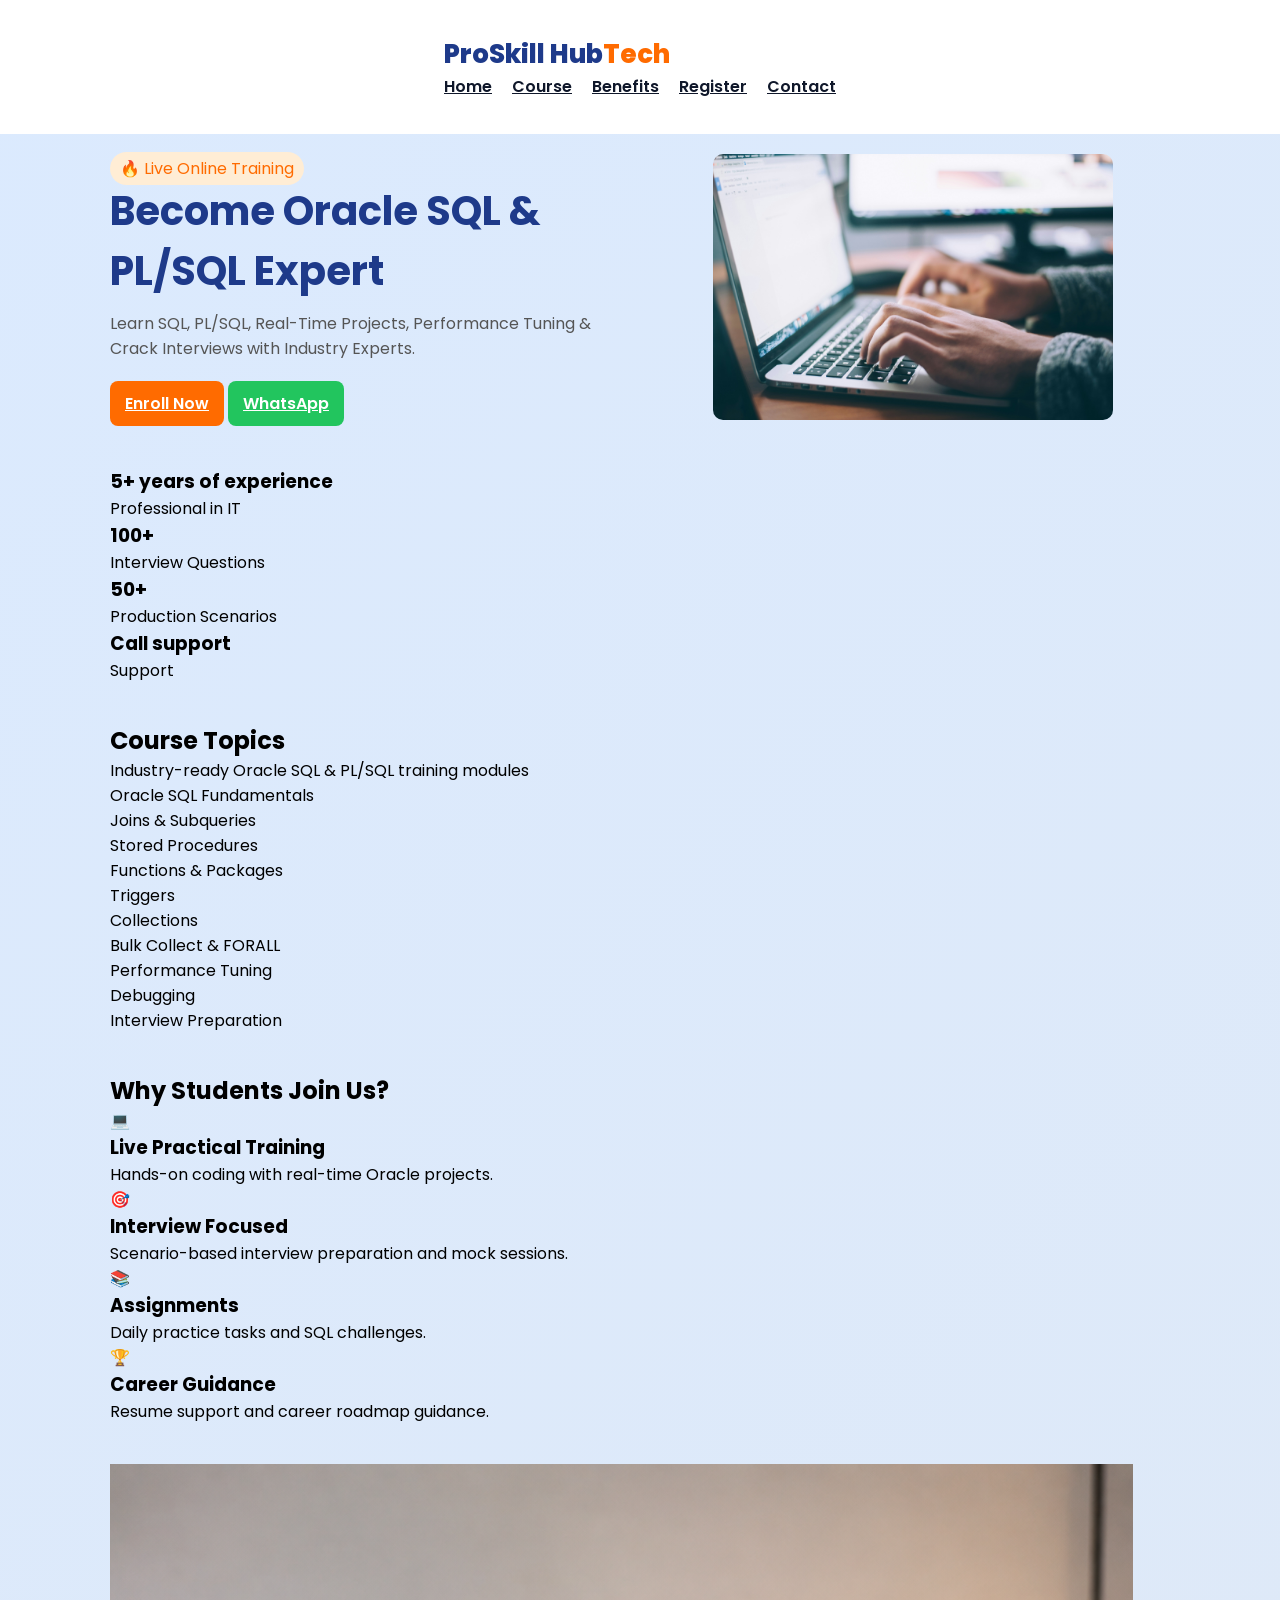
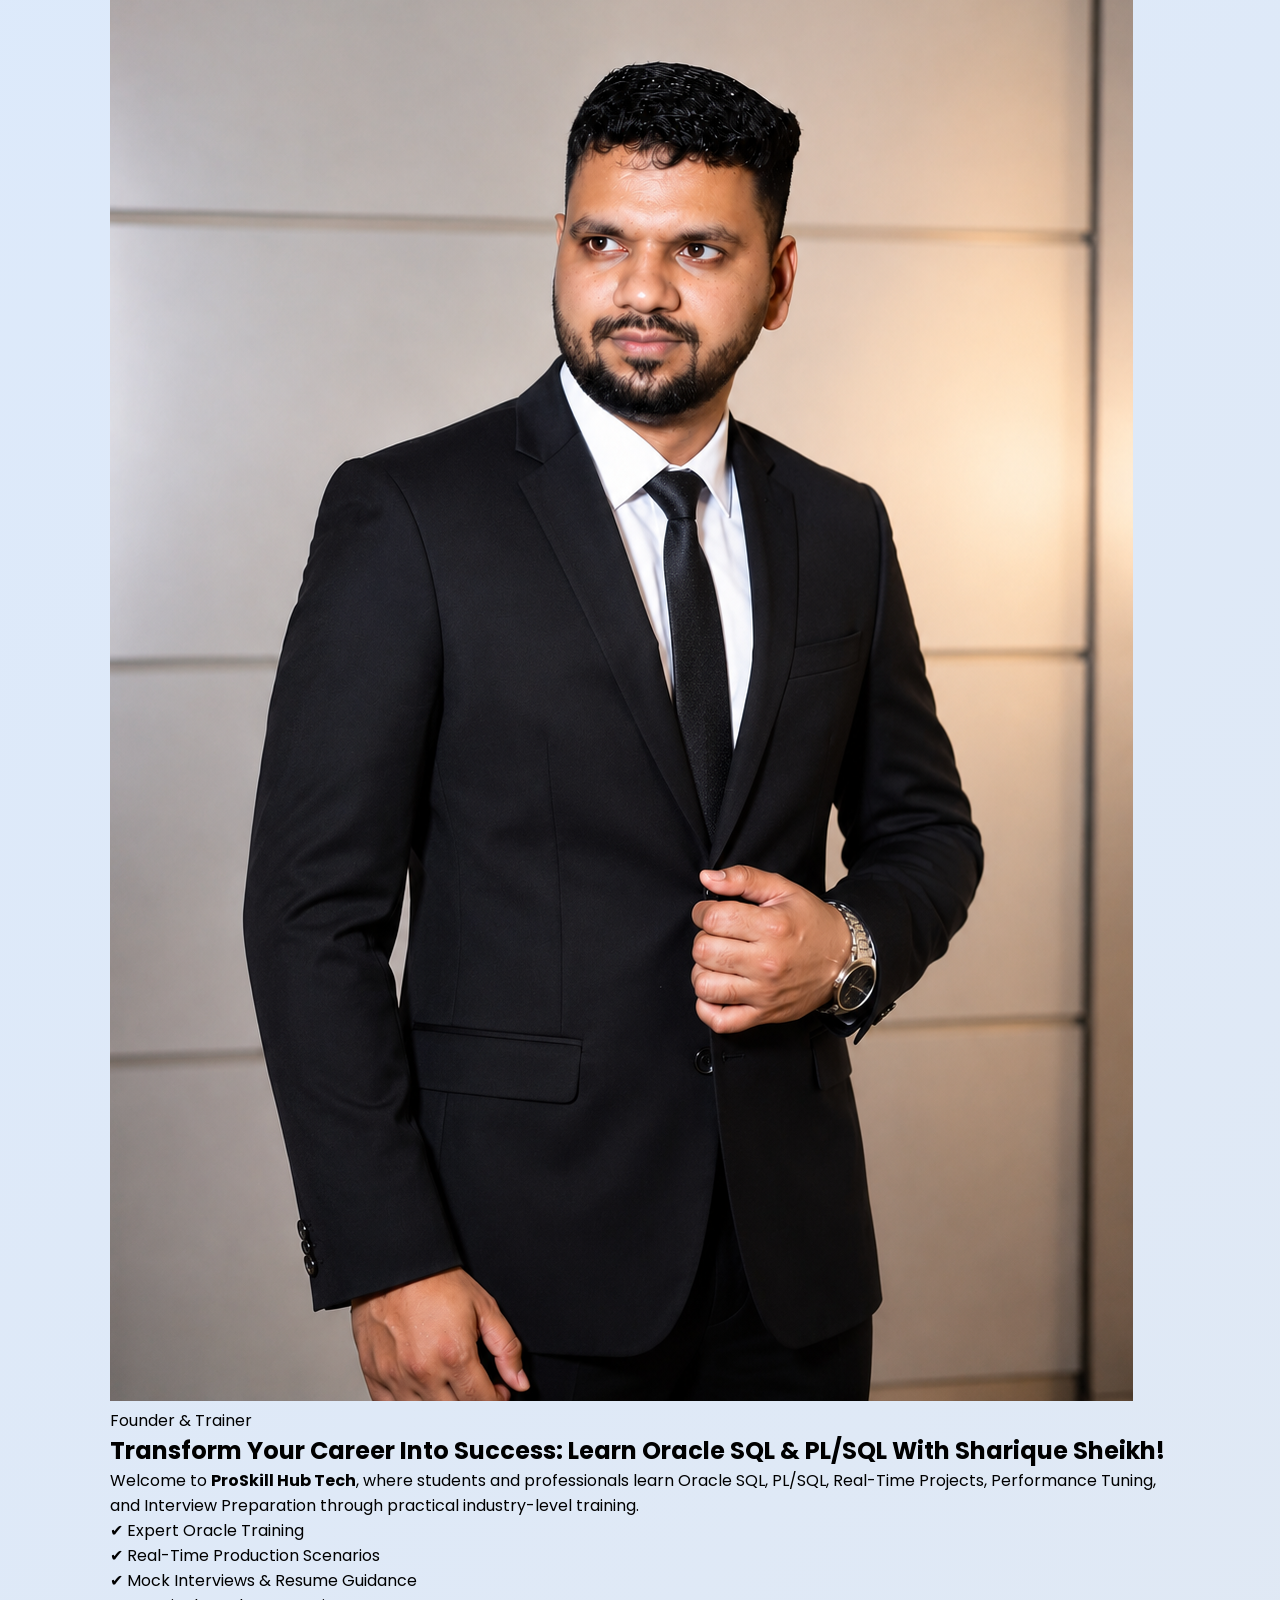
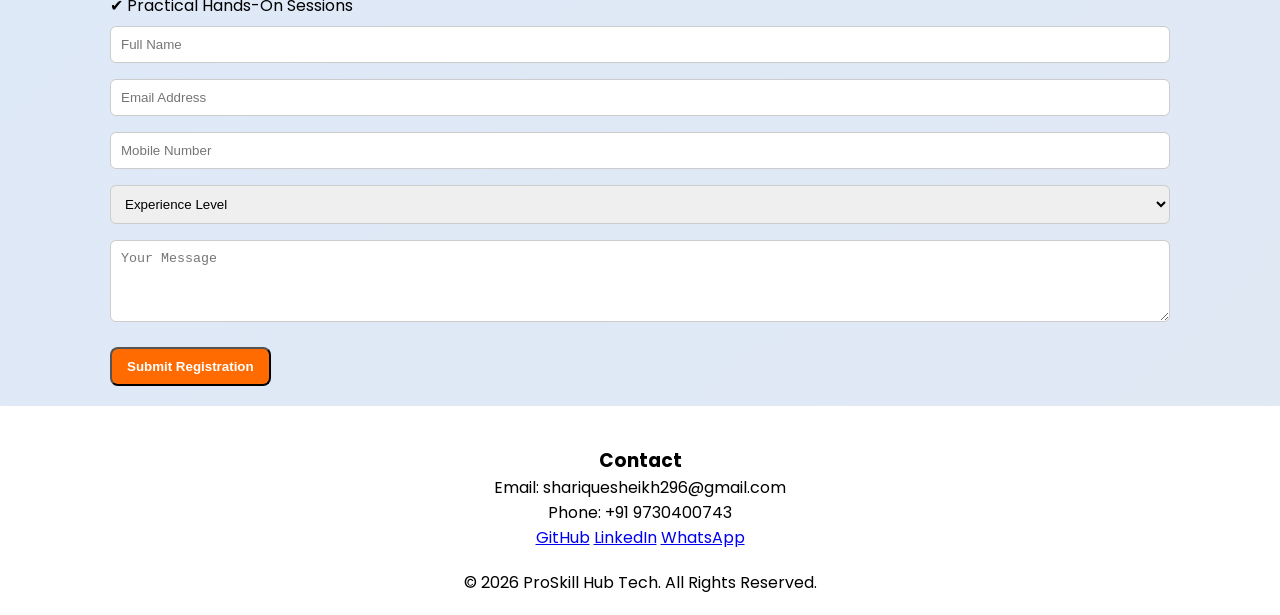
==== index.html @ 35da98b9 "Refactor index.html for SEO and content updates Updated HTML structure and added new meta tags for b" ====
<!DOCTYPE html>
<html lang="en">
<head>
  <meta charset="utf-8" />
  <meta name="viewport" content="width=device-width, initial-scale=1" />
  <title>ProSkill Hub Tech - Oracle SQL & PL/SQL Training</title>

  <link rel="preconnect" href="https://fonts.googleapis.com">
  <link rel="preconnect" href="https://fonts.gstatic.com" crossorigin>
  <link href="https://fonts.googleapis.com/css2?family=Poppins:wght@300;400;500;600;700;800&display=swap" rel="stylesheet">

  <!-- Link to external CSS (or paste the CSS below into style.css) -->
  <link rel="stylesheet" href="style.css">
</head>
<body>

  <!-- Header / Navbar -->
  <header class="site-header">
    <div class="container header-inner">
      <h2 class="logo">ProSkill Hub<span>Tech</span></h2>

      <button class="nav-toggle" aria-label="Toggle navigation" aria-expanded="false">
        <span class="hamburger"></span>
      </button>

      <nav class="site-nav" aria-label="Primary">
        <ul>
          <li><a href="#home">Home</a></li>
          <li><a href="#course">Course</a></li>
          <li><a href="#benefits">Benefits</a></li>
          <li><a href="#register">Register</a></li>
          <li><a href="#contact">Contact</a></li>
        </ul>
      </nav>
    </div>
  </header>

  <!-- Hero -->
  <main>
    <section id="home" class="hero section container">
      <div class="hero-left fade-up">
        <span class="badge">🔥 Live Online Training</span>

        <h1>Become Oracle SQL & <br> PL/SQL Expert</h1>

        <p class="lead">
          Learn SQL, PL/SQL, Real-Time Projects, Performance Tuning & Crack Interviews with Industry Experts.
        </p>

        <div class="buttons">
          <a href="#register" class="btn primary">Enroll Now</a>
          <a href="https://wa.me/919730400743" class="btn whatsapp" target="_blank" rel="noopener">WhatsApp</a>
        </div>
      </div>

      <div class="hero-right fade-up">
        <img src="glenn-carstens-peters-npxXWgQ33ZQ-unsplash.jpg" alt="students">
      </div>
    </section>

    <!-- Stats -->
    <section class="stats-section section container">
      <div class="stat-box fade-up">
        <h3>5+ years of experience</h3>
        <p>Professional in IT</p>
      </div>

      <div class="stat-box fade-up">
        <h3>100+</h3>
        <p>Interview Questions</p>
      </div>

      <div class="stat-box fade-up">
        <h3>50+</h3>
        <p>Production Scenarios</p>
      </div>

      <div class="stat-box fade-up">
        <h3>Call support</h3>
        <p>Support</p>
      </div>
    </section>

    <!-- Course -->
    <section id="course" class="course-section section container">
      <div class="section-title fade-up">
        <h2>Course Topics</h2>
        <p>Industry-ready Oracle SQL & PL/SQL training modules</p>
      </div>

      <div class="course-grid fade-up">
        <div class="course-card">Oracle SQL Fundamentals</div>
        <div class="course-card">Joins & Subqueries</div>
        <div class="course-card">Stored Procedures</div>
        <div class="course-card">Functions & Packages</div>
        <div class="course-card">Triggers</div>
        <div class="course-card">Collections</div>
        <div class="course-card">Bulk Collect & FORALL</div>
        <div class="course-card">Performance Tuning</div>
        <div class="course-card">Debugging</div>
        <div class="course-card">Interview Preparation</div>
      </div>
    </section>

    <!-- Benefits -->
    <section id="benefits" class="benefits-section section container">
      <div class="section-title fade-up">
        <h2>Why Students Join Us?</h2>
      </div>

      <div class="benefits-grid">
        <div class="benefit-card fade-up">
          <div class="icon">💻</div>
          <h3>Live Practical Training</h3>
          <p>Hands-on coding with real-time Oracle projects.</p>
        </div>

        <div class="benefit-card fade-up">
          <div class="icon">🎯</div>
          <h3>Interview Focused</h3>
          <p>Scenario-based interview preparation and mock sessions.</p>
        </div>

        <div class="benefit-card fade-up">
          <div class="icon">📚</div>
          <h3>Assignments</h3>
          <p>Daily practice tasks and SQL challenges.</p>
        </div>

        <div class="benefit-card fade-up">
          <div class="icon">🏆</div>
          <h3>Career Guidance</h3>
          <p>Resume support and career roadmap guidance.</p>
        </div>
      </div>
    </section>

    <!-- Registration -->
    <section id="register" class="register-section section container">
      <div class="register-container">
        <div class="trainer-card fade-up">
          <div class="trainer-image">
            <img src="images/sharique.png" alt="Sharique Sheikh">
          </div>

          <div class="trainer-content">
            <span class="trainer-tag">Founder & Trainer</span>

            <h2>Transform Your Career Into Success: Learn Oracle SQL & PL/SQL With Sharique Sheikh!</h2>

            <p>Welcome to <strong>ProSkill Hub Tech</strong>, where students and professionals learn Oracle SQL, PL/SQL, Real-Time Projects, Performance Tuning, and Interview Preparation through practical industry-level training.</p>

            <div class="trainer-points">
              <p>✔ Expert Oracle Training</p>
              <p>✔ Real-Time Production Scenarios</p>
              <p>✔ Mock Interviews & Resume Guidance</p>
              <p>✔ Practical Hands-On Sessions</p>
            </div>
          </div>
        </div>

        <aside class="register-form fade-up">
          <form action="https://formsubmit.co/shariquesheikh296@gmail.com" method="POST" class="form">
            <input type="text" name="name" placeholder="Full Name" required>
            <input type="email" name="email" placeholder="Email Address" required>
            <input type="tel" name="phone" placeholder="Mobile Number" required>

            <select name="experience" required>
              <option value="">Experience Level</option>
              <option>Fresher</option>
              <option>0-2 Years</option>
              <option>2-5 Years</option>
              <option>5+ Years</option>
            </select>

            <textarea name="message" rows="4" placeholder="Your Message"></textarea>

            <button type="submit" class="btn primary">Submit Registration</button>

            <input type="hidden" name="_captcha" value="false">
            <input type="hidden" name="_next" value="https://sharique-code93.github.io/proskillhub-tech/thankyou.html">
          </form>
        </aside>
      </div>
    </section>
  </main>

  <!-- Footer -->
  <footer id="contact" class="site-footer">
    <div class="container footer-inner">
      <div>
        <h3>Contact</h3>
        <p>Email: shariquesheikh296@gmail.com</p>
        <p>Phone: +91 9730400743</p>
      </div>

      <div class="footer-links">
        <a href="https://github.com" target="_blank" rel="noopener">GitHub</a>
        <a href="https://linkedin.com" target="_blank" rel="noopener">LinkedIn</a>
        <a href="https://wa.me/919730400743" target="_blank" rel="noopener">WhatsApp</a>
      </div>
    </div>

    <p class="copyright">© 2026 ProSkill Hub Tech. All Rights Reserved.</p>
  </footer>

  <!-- Link to external JS (or paste the JS below into script.js) -->
  <script src="script.js"></script>
</body>
</html>
---- style.css ----
:root{
--primary:#1e3a8a;
--secondary:#ff6b00;
--accent:#22c55e;
--dark:#0f172a;
}

*{margin:0;padding:0;box-sizing:border-box;}

body{
font-family:'Poppins',sans-serif;
background:linear-gradient(-45deg,#e0f2fe,#f8fafc,#e2e8f0,#dbeafe);
background-size:400% 400%;
animation:gradient 10s ease infinite;
}

@keyframes gradient{
0%{background-position:0%}
50%{background-position:100%}
100%{background-position:0%}
}

.container{max-width:1100px;margin:auto;padding:20px;}
section{padding:40px 0;}

/* HEADER */
header{
display:flex;
justify-content:space-between;
align-items:center;
background:#fff;
padding:15px;
position:sticky;
top:0;
}

.logo{font-size:26px;font-weight:800;color:var(--primary);}
.logo span{color:var(--secondary);}

nav ul{display:flex;gap:20px;list-style:none;}
nav a{color:var(--dark);font-weight:600;}

.nav-toggle{display:none;cursor:pointer;}
.nav-toggle span{
display:block;width:25px;height:3px;background:#000;margin:5px;
}

/* HERO */
.hero{display:flex;flex-wrap:wrap;align-items:center;gap:30px;}
.hero-left{flex:1;}
.hero-right{flex:1;text-align:center;}

.hero h1{font-size:40px;color:var(--primary);}
.hero p{margin:10px 0;color:#555;}

.badge{
background:#ffedd5;
color:var(--secondary);
padding:5px 10px;
border-radius:20px;
}

.btn{
display:inline-block;
padding:10px 15px;
margin-top:10px;
border-radius:8px;
font-weight:600;
}
.primary{background:var(--secondary);color:#fff;}
.whatsapp{background:var(--accent);color:#fff;}

.hero img{max-width:400px;border-radius:10px;}

/* GRID */
.grid{
display:grid;
grid-template-columns:repeat(auto-fit,minmax(200px,1fr));
gap:15px;
}

.card{
background:#fff;
padding:20px;
border-radius:10px;
text-align:center;
}

/* STATS */
.stats{display:grid;grid-template-columns:repeat(auto-fit,minmax(150px,1fr));gap:10px;}
.stat{background:#fff;padding:15px;border-radius:10px;text-align:center;}

/* REGISTER */
.register{display:flex;flex-wrap:wrap;gap:20px;}
.trainer{flex:1;text-align:center;background:#fff;padding:20px;border-radius:10px;}
.trainer img{max-width:250px;border-radius:10px;}

.form-box{flex:1;background:#fff;padding:20px;border-radius:10px;}

input,select,textarea{
width:100%;
padding:10px;
margin:8px 0;
border:1px solid #ccc;
border-radius:6px;
}

/* FOOTER */
footer{
text-align:center;
padding:20px;
background:#fff;
}

/* ANIMATION */
.fade{opacity:0;transform:translateY(30px);transition:.6s;}
.fade.show{opacity:1;transform:none;}

/* MOBILE */
@media(max-width:768px){
nav{
position:fixed;
right:-100%;
top:60px;
background:#fff;
width:200px;
height:100%;
padding:20px;
transition:.3s;
}
nav.open{right:0;}
nav ul{flex-direction:column;}
.nav-toggle{display:block;}
}
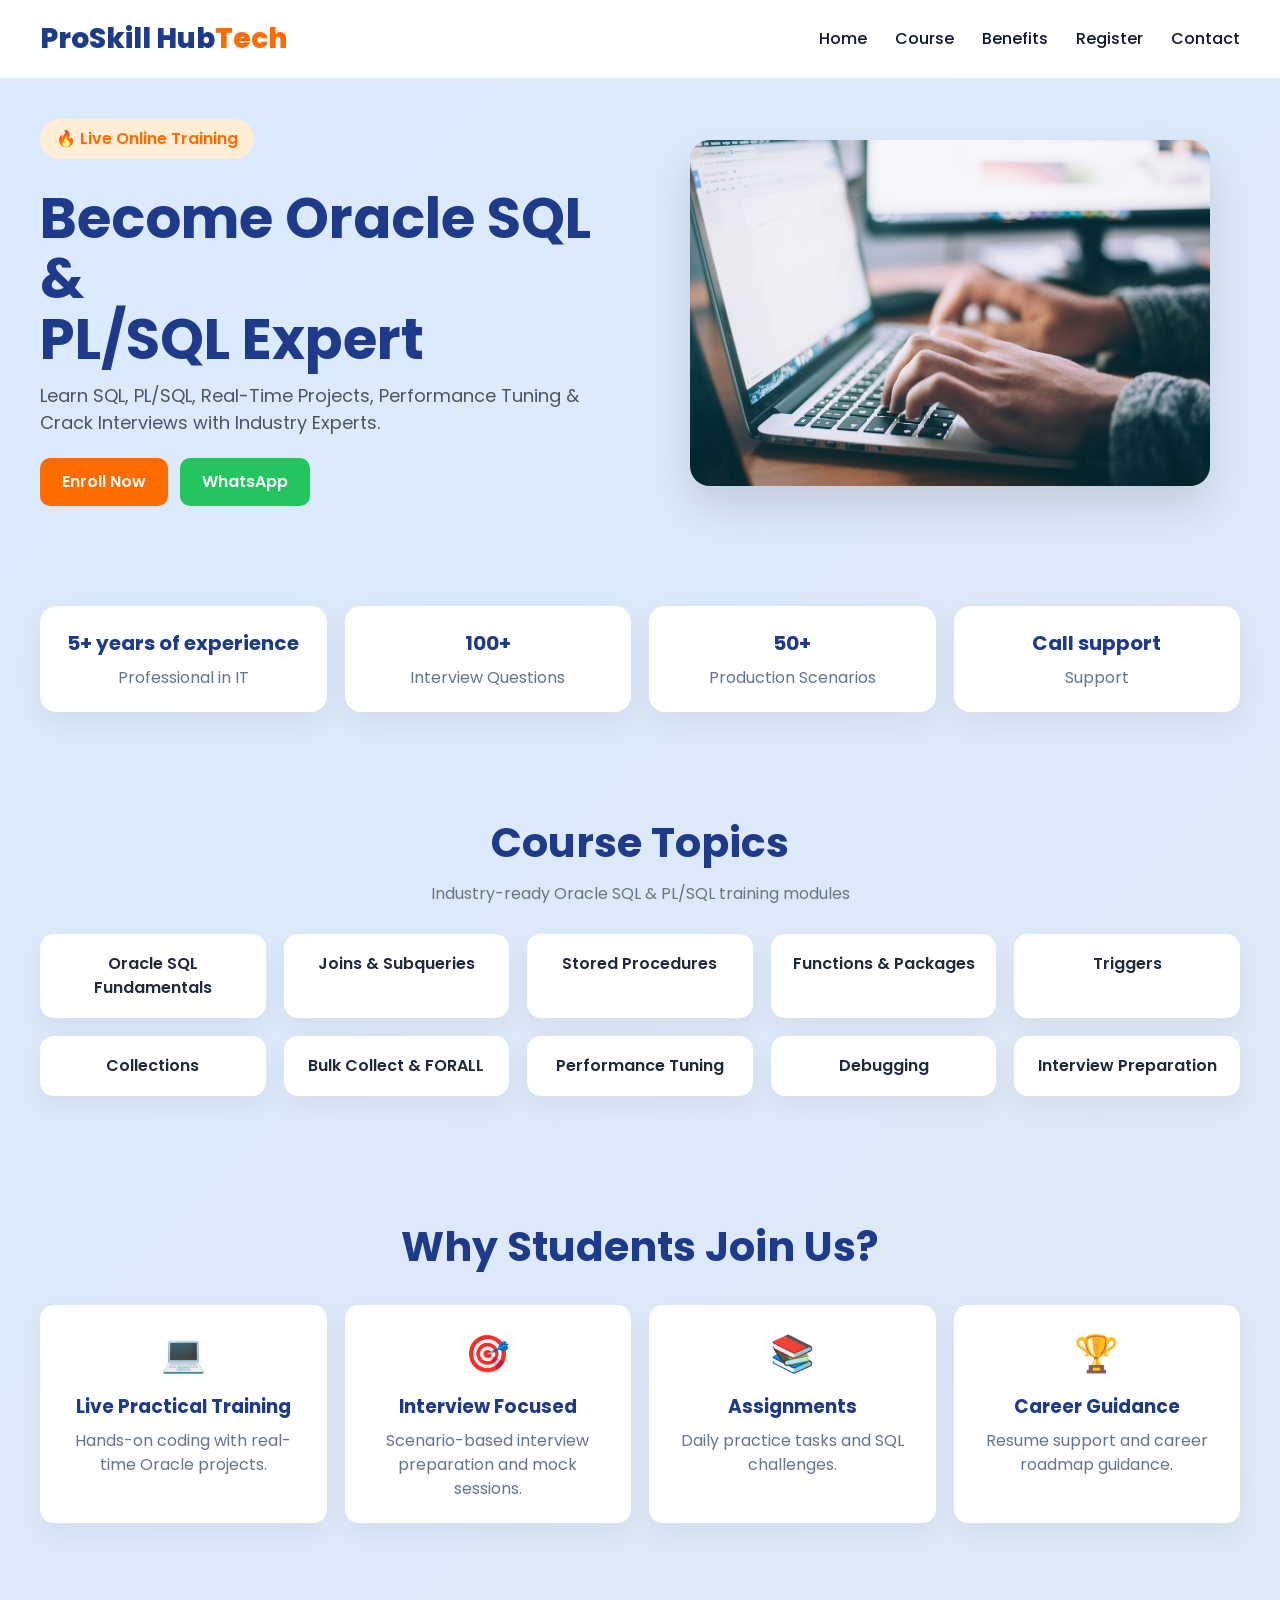
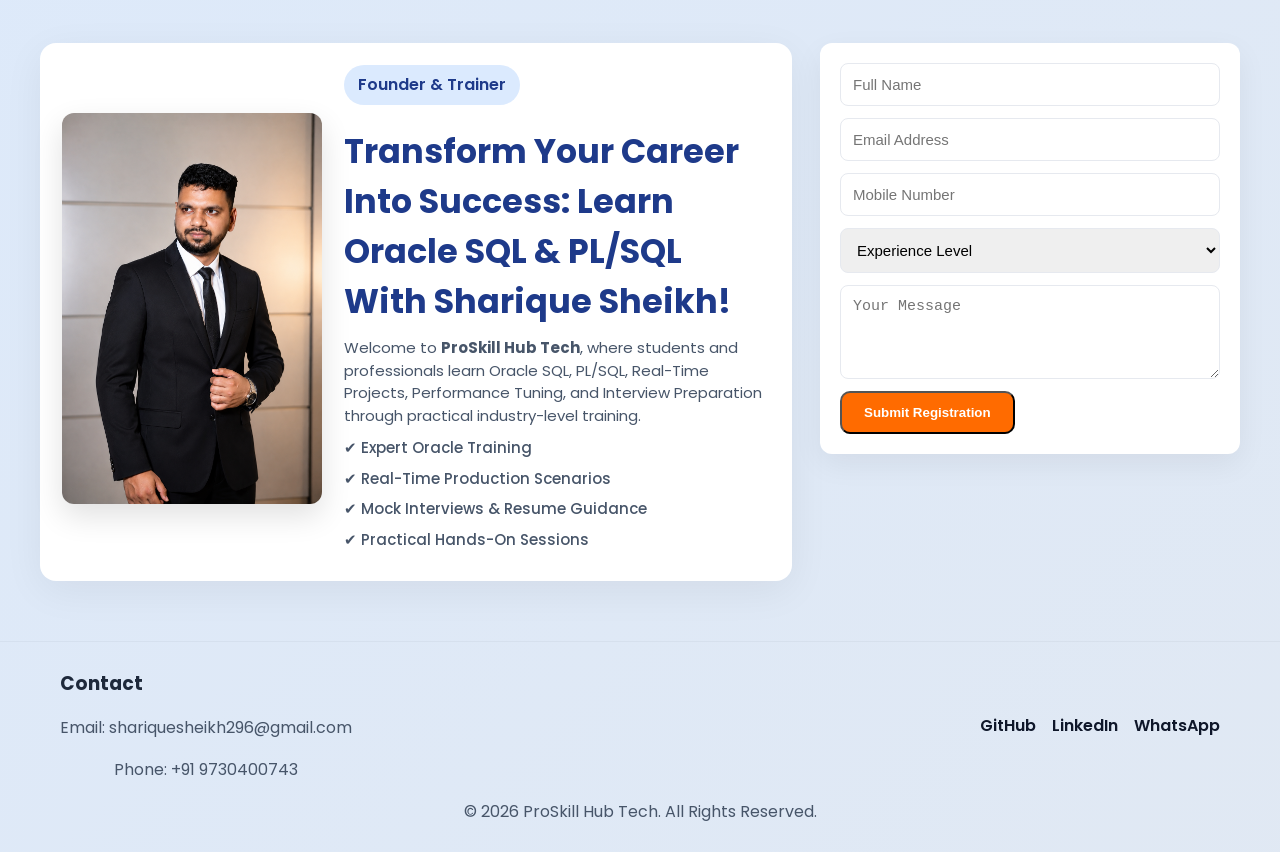
==== commit f367a5c3: "Fix formatting for Google Fonts links in index.html" ====
--- a/index.html
+++ b/index.html
@@ -5,9 +5,10 @@
   <meta name="viewport" content="width=device-width, initial-scale=1" />
   <title>ProSkill Hub Tech - Oracle SQL & PL/SQL Training</title>
 
-  <link rel="preconnect" href="https://fonts.googleapis.com">
-  <link rel="preconnect" href="https://fonts.gstatic.com" crossorigin>
-  <link href="https://fonts.googleapis.com/css2?family=Poppins:wght@300;400;500;600;700;800&display=swap" rel="stylesheet">
+ <!-- Google fonts -->
+<link rel="preconnect" href="https://fonts.googleapis.com">
+<link rel="preconnect" href="https://fonts.gstatic.com" crossorigin>
+<link href="https://fonts.googleapis.com/css2?family=Poppins:wght@300;400;500;600;700;800&display=swap" rel="stylesheet">
 
   <!-- Link to external CSS (or paste the CSS below into style.css) -->
   <link rel="stylesheet" href="style.css">
--- a/style.css
+++ b/style.css
@@ -1,134 +1,146 @@
 :root{
---primary:#1e3a8a;
---secondary:#ff6b00;
---accent:#22c55e;
---dark:#0f172a;
+  --primary:#1e3a8a;
+  --secondary:#ff6b00;
+  --accent:#22c55e;
+  --light:#f8fafc;
+  --dark:#0f172a;
+  --container:1200px;
 }
 
-*{margin:0;padding:0;box-sizing:border-box;}
-
+/* Reset */
+*{box-sizing:border-box;margin:0;padding:0}
+html{scroll-behavior:smooth}
 body{
-font-family:'Poppins',sans-serif;
-background:linear-gradient(-45deg,#e0f2fe,#f8fafc,#e2e8f0,#dbeafe);
-background-size:400% 400%;
-animation:gradient 10s ease infinite;
+  font-family:'Poppins',sans-serif;
+  color:#1e293b;
+  background:linear-gradient(-45deg,#e0f2fe,#f8fafc,#e2e8f0,#dbeafe);
+  background-size:400% 400%;
+  animation:gradientMove 12s ease infinite;
+  -webkit-font-smoothing:antialiased;
+  -moz-osx-font-smoothing:grayscale;
+  line-height:1.5;
 }
 
-@keyframes gradient{
-0%{background-position:0%}
-50%{background-position:100%}
-100%{background-position:0%}
+/* Background animation */
+@keyframes gradientMove{
+  0%{background-position:0% 50%}
+  50%{background-position:100% 50%}
+  100%{background-position:0% 50%}
 }
 
-.container{max-width:1100px;margin:auto;padding:20px;}
-section{padding:40px 0;}
+/* Layout helpers */
+.container{max-width:var(--container);margin:0 auto;padding:0 20px}
+.section{padding:60px 0}
 
-/* HEADER */
-header{
-display:flex;
-justify-content:space-between;
-align-items:center;
-background:#fff;
-padding:15px;
-position:sticky;
-top:0;
+/* Header */
+.site-header{background:#fff;position:sticky;top:0;z-index:999;border-bottom:1px solid #e5e7eb}
+.header-inner{display:flex;align-items:center;justify-content:space-between;padding:18px 0}
+.logo{font-size:clamp(20px,2.2vw,28px);font-weight:800;color:var(--primary)}
+.logo span{color:var(--secondary)}
+
+/* Nav */
+.site-nav ul{display:flex;gap:28px;list-style:none}
+.site-nav a{text-decoration:none;color:var(--dark);font-weight:500;transition:color .2s}
+.site-nav a:hover{color:var(--secondary)}
+
+/* Mobile nav toggle */
+.nav-toggle{display:none;background:transparent;border:0;cursor:pointer;padding:8px}
+.hamburger{width:26px;height:2px;background:#111;display:block;position:relative}
+.hamburger::before,.hamburger::after{content:"";position:absolute;left:0;width:26px;height:2px;background:#111;transition:transform .25s}
+.hamburger::before{top:-8px}
+.hamburger::after{top:8px}
+
+/* Hero */
+.hero{display:flex;gap:40px;align-items:center;padding:40px 0}
+.hero-left{flex:1}
+.hero-right{flex:1;display:flex;justify-content:center}
+.hero-right img{width:100%;max-width:520px;border-radius:20px;object-fit:cover;box-shadow:0 20px 40px rgba(0,0,0,.12)}
+.badge{display:inline-block;background:#ffedd5;color:var(--secondary);padding:8px 16px;border-radius:999px;font-weight:600;margin-bottom:18px}
+h1{font-size:clamp(28px,5vw,56px);line-height:1.08;color:var(--primary);margin:12px 0}
+.lead{font-size:clamp(15px,1.6vw,18px);color:#475569;margin-bottom:22px}
+.buttons{display:flex;gap:12px;flex-wrap:wrap}
+.btn{display:inline-block;padding:12px 22px;border-radius:10px;text-decoration:none;font-weight:600;transition:transform .18s,background .18s}
+.primary{background:var(--secondary);color:#fff}
+.primary:hover{transform:translateY(-3px);background:#e55a00}
+.whatsapp{background:var(--accent);color:#fff}
+.whatsapp:hover{transform:translateY(-3px);background:#16a34a}
+
+/* Stats */
+.stats-section{display:grid;grid-template-columns:repeat(4,1fr);gap:18px;padding-bottom:40px}
+.stat-box{background:#fff;padding:22px;border-radius:16px;text-align:center;box-shadow:0 10px 30px rgba(0,0,0,.06);transition:transform .2s}
+.stat-box:hover{transform:translateY(-6px)}
+.stat-box h3{color:var(--primary);font-size:20px;margin-bottom:8px}
+.stat-box p{color:#64748b}
+
+/* Section title */
+.section-title{text-align:center;margin-bottom:28px}
+.section-title h2{font-size:clamp(22px,3.2vw,42px);color:var(--primary);margin-bottom:8px}
+.section-title p{color:#64748b}
+
+/* Course grid */
+.course-grid{display:grid;grid-template-columns:repeat(auto-fit,minmax(220px,1fr));gap:18px}
+.course-card{background:#fff;padding:18px;border-radius:14px;text-align:center;font-weight:600;box-shadow:0 10px 25px rgba(0,0,0,.05);transition:transform .18s}
+.course-card:hover{transform:translateY(-6px)}
+
+/* Benefits */
+.benefits-grid{display:grid;grid-template-columns:repeat(auto-fit,minmax(220px,1fr));gap:18px}
+.benefit-card{background:#fff;padding:22px;border-radius:14px;text-align:center;box-shadow:0 10px 25px rgba(0,0,0,.05);transition:transform .18s}
+.benefit-card:hover{transform:translateY(-6px)}
+.icon{font-size:36px;margin-bottom:12px}
+.benefit-card h3{color:var(--primary);margin-bottom:8px}
+.benefit-card p{color:#64748b}
+
+/* Trainer & Register */
+.register-container{display:grid;grid-template-columns:1fr 420px;gap:28px;align-items:start}
+.trainer-card{display:flex;gap:22px;background:#fff;padding:22px;border-radius:16px;box-shadow:0 10px 40px rgba(0,0,0,.06);align-items:center}
+.trainer-image img{width:100%;max-width:260px;border-radius:12px;object-fit:cover;box-shadow:0 12px 30px rgba(0,0,0,.12)}
+.trainer-content{flex:1}
+.trainer-tag{display:inline-block;background:#dbeafe;color:var(--primary);padding:8px 14px;border-radius:999px;font-weight:600;margin-bottom:12px}
+.trainer-content h2{font-size:clamp(18px,2.6vw,36px);color:var(--primary);margin:10px 0}
+.trainer-content p{color:#475569;font-size:15px;margin-bottom:10px}
+.trainer-points p{font-size:15px;font-weight:500;margin-bottom:8px}
+
+/* Form */
+.register-form .form{background:#fff;padding:20px;border-radius:12px;box-shadow:0 10px 30px rgba(0,0,0,.06);display:flex;flex-direction:column;gap:12px}
+.register-form input,.register-form select,.register-form textarea{
+  padding:12px;border-radius:8px;border:1px solid #e6e9ef;font-size:15px;outline:none
+}
+.register-form input:focus,.register-form select:focus,.register-form textarea:focus{border-color:var(--primary);box-shadow:0 6px 18px rgba(30,58,138,.06)}
+.register-form button{align-self:flex-start}
+
+/* Footer */
+.site-footer{padding:28px 0;background:transparent;border-top:1px solid rgba(15,23,42,.04)}
+.footer-inner{display:flex;justify-content:space-between;gap:20px;align-items:center}
+.footer-links a{margin-left:12px;color:var(--dark);text-decoration:none;font-weight:600}
+.footer-links a:hover{color:var(--secondary)}
+.site-footer p{color:#475569;margin-top:18px;text-align:center}
+
+/* Fade-up animation */
+.fade-up{opacity:0;transform:translateY(18px);transition:opacity .6s ease,transform .6s ease}
+.fade-up.show{opacity:1;transform:none}
+
+/* Responsive */
+@media (max-width:1024px){
+  .register-container{grid-template-columns:1fr 360px}
+  .hero{gap:28px}
+  .stats-section{grid-template-columns:repeat(2,1fr)}
 }
 
-.logo{font-size:26px;font-weight:800;color:var(--primary);}
-.logo span{color:var(--secondary);}
+@media (max-width:768px){
+  .site-nav{position:fixed;inset:0;top:68px;background:rgba(255,255,255,.98);backdrop-filter:blur(6px);transform:translateY(-120%);transition:transform .28s;display:block}
+  .site-nav ul{flex-direction:column;padding:28px;gap:18px}
+  .nav-toggle{display:block}
+  .site-nav.open{transform:translateY(0)}
+  .nav-toggle.open .hamburger{background:transparent}
+  .nav-toggle.open .hamburger::before{transform:translateY(8px) rotate(45deg)}
+  .nav-toggle.open .hamburger::after{transform:translateY(-8px) rotate(-45deg)}
 
-nav ul{display:flex;gap:20px;list-style:none;}
-nav a{color:var(--dark);font-weight:600;}
-
-.nav-toggle{display:none;cursor:pointer;}
-.nav-toggle span{
-display:block;width:25px;height:3px;background:#000;margin:5px;
+  .hero{flex-direction:column;align-items:flex-start}
+  .hero-right{width:100%}
+  .stats-section{grid-template-columns:repeat(2,1fr)}
+  .register-container{grid-template-columns:1fr;gap:18px}
+  .trainer-card{flex-direction:column;text-align:center}
+  .trainer-image img{max-width:220px;margin:0 auto}
+  .site-header .container{padding:0 16px}
+  .section{padding:36px 0}
 }
-
-/* HERO */
-.hero{display:flex;flex-wrap:wrap;align-items:center;gap:30px;}
-.hero-left{flex:1;}
-.hero-right{flex:1;text-align:center;}
-
-.hero h1{font-size:40px;color:var(--primary);}
-.hero p{margin:10px 0;color:#555;}
-
-.badge{
-background:#ffedd5;
-color:var(--secondary);
-padding:5px 10px;
-border-radius:20px;
-}
-
-.btn{
-display:inline-block;
-padding:10px 15px;
-margin-top:10px;
-border-radius:8px;
-font-weight:600;
-}
-.primary{background:var(--secondary);color:#fff;}
-.whatsapp{background:var(--accent);color:#fff;}
-
-.hero img{max-width:400px;border-radius:10px;}
-
-/* GRID */
-.grid{
-display:grid;
-grid-template-columns:repeat(auto-fit,minmax(200px,1fr));
-gap:15px;
-}
-
-.card{
-background:#fff;
-padding:20px;
-border-radius:10px;
-text-align:center;
-}
-
-/* STATS */
-.stats{display:grid;grid-template-columns:repeat(auto-fit,minmax(150px,1fr));gap:10px;}
-.stat{background:#fff;padding:15px;border-radius:10px;text-align:center;}
-
-/* REGISTER */
-.register{display:flex;flex-wrap:wrap;gap:20px;}
-.trainer{flex:1;text-align:center;background:#fff;padding:20px;border-radius:10px;}
-.trainer img{max-width:250px;border-radius:10px;}
-
-.form-box{flex:1;background:#fff;padding:20px;border-radius:10px;}
-
-input,select,textarea{
-width:100%;
-padding:10px;
-margin:8px 0;
-border:1px solid #ccc;
-border-radius:6px;
-}
-
-/* FOOTER */
-footer{
-text-align:center;
-padding:20px;
-background:#fff;
-}
-
-/* ANIMATION */
-.fade{opacity:0;transform:translateY(30px);transition:.6s;}
-.fade.show{opacity:1;transform:none;}
-
-/* MOBILE */
-@media(max-width:768px){
-nav{
-position:fixed;
-right:-100%;
-top:60px;
-background:#fff;
-width:200px;
-height:100%;
-padding:20px;
-transition:.3s;
-}
-nav.open{right:0;}
-nav ul{flex-direction:column;}
-.nav-toggle{display:block;}
-}
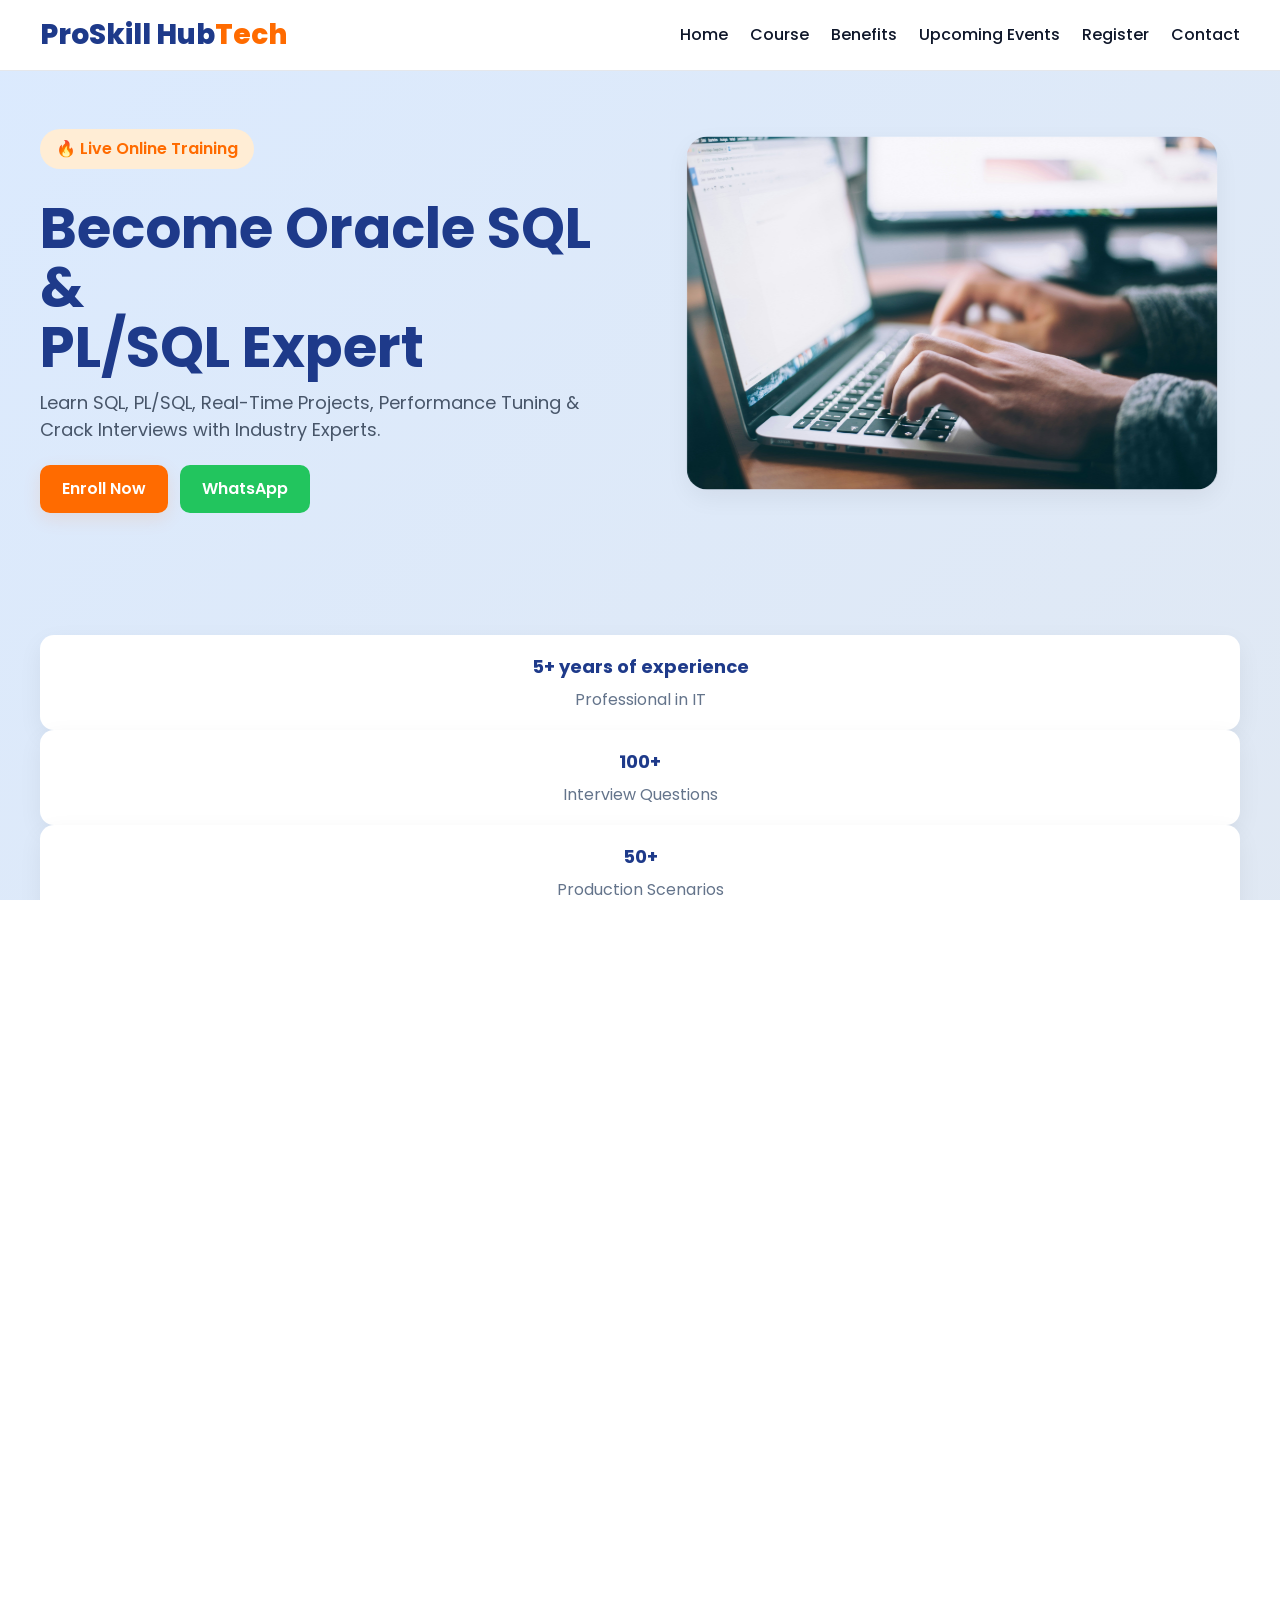
==== commit ff3ce76e: "Enhance SEO and add Upcoming Events section Added meta tags for SEO and updated event section with u" ====
--- a/index.html
+++ b/index.html
@@ -5,12 +5,17 @@
   <meta name="viewport" content="width=device-width, initial-scale=1" />
   <title>ProSkill Hub Tech - Oracle SQL & PL/SQL Training</title>
 
- <!-- Google fonts -->
-<link rel="preconnect" href="https://fonts.googleapis.com">
-<link rel="preconnect" href="https://fonts.gstatic.com" crossorigin>
-<link href="https://fonts.googleapis.com/css2?family=Poppins:wght@300;400;500;600;700;800&display=swap" rel="stylesheet">
-
-  <!-- Link to external CSS (or paste the CSS below into style.css) -->
+  <meta name="description" content="ProSkill Hub Tech - Live Oracle SQL & PL/SQL training, real-time projects, performance tuning, and interview preparation." />
+  <meta property="og:title" content="ProSkill Hub Tech - Oracle SQL & PL/SQL Training" />
+  <meta property="og:description" content="Live practical training, mock interviews, real-time projects and career guidance." />
+  <meta property="og:type" content="website" />
+
+  <!-- Google fonts -->
+  <link rel="preconnect" href="https://fonts.googleapis.com">
+  <link rel="preconnect" href="https://fonts.gstatic.com" crossorigin>
+  <link href="https://fonts.googleapis.com/css2?family=Poppins:wght@300;400;500;600;700;800&display=swap" rel="stylesheet">
+
+  <!-- Link to external CSS -->
   <link rel="stylesheet" href="style.css">
 </head>
 <body>
@@ -20,15 +25,16 @@
     <div class="container header-inner">
       <h2 class="logo">ProSkill Hub<span>Tech</span></h2>
 
-      <button class="nav-toggle" aria-label="Toggle navigation" aria-expanded="false">
-        <span class="hamburger"></span>
+      <button class="nav-toggle" aria-label="Toggle navigation" aria-expanded="false" aria-controls="site-nav-list">
+        <span class="hamburger" aria-hidden="true"></span>
       </button>
 
       <nav class="site-nav" aria-label="Primary">
-        <ul>
+        <ul id="site-nav-list">
           <li><a href="#home">Home</a></li>
           <li><a href="#course">Course</a></li>
           <li><a href="#benefits">Benefits</a></li>
+          <li><a href="#upcoming">Upcoming Events</a></li>
           <li><a href="#register">Register</a></li>
           <li><a href="#contact">Contact</a></li>
         </ul>
@@ -55,7 +61,7 @@
       </div>
 
       <div class="hero-right fade-up">
-        <img src="glenn-carstens-peters-npxXWgQ33ZQ-unsplash.jpg" alt="students">
+        <img src="glenn-carstens-peters-npxXWgQ33ZQ-unsplash.jpg" alt="students learning online">
       </div>
     </section>
 
@@ -136,6 +142,108 @@
       </div>
     </section>
 
+    <!-- Upcoming Events (NEW) -->
+    <section id="upcoming" class="events-section section container">
+      <div class="section-title fade-up">
+        <h2>Upcoming Events</h2>
+        <p>Join our upcoming sessions and workshops — live, hands-on, and interview-focused.</p>
+      </div>
+
+      <div class="events-grid" aria-live="polite">
+        <!-- Top row: support features (from screenshot) -->
+        <article class="event-card cube-card fade-up" tabindex="0" role="article" aria-label="Live Practical Training">
+          <div class="cube">
+            <div class="face face-front">
+              <div class="event-icon">💻</div>
+              <h3>Live Practical Training</h3>
+              <p>Hands-on coding with real-time Oracle projects.</p>
+            </div>
+          </div>
+        </article>
+
+        <article class="event-card cube-card fade-up" tabindex="0" role="article" aria-label="Interview Focused">
+          <div class="cube">
+            <div class="face face-front">
+              <div class="event-icon">🎯</div>
+              <h3>Interview Focused</h3>
+              <p>Scenario-based interview preparation and mock sessions.</p>
+            </div>
+          </div>
+        </article>
+
+        <article class="event-card cube-card fade-up" tabindex="0" role="article" aria-label="Assignments">
+          <div class="cube">
+            <div class="face face-front">
+              <div class="event-icon">📚</div>
+              <h3>Assignments</h3>
+              <p>Daily practice tasks and SQL challenges.</p>
+            </div>
+          </div>
+        </article>
+
+        <article class="event-card cube-card fade-up" tabindex="0" role="article" aria-label="Career Guidance">
+          <div class="cube">
+            <div class="face face-front">
+              <div class="event-icon">🏆</div>
+              <h3>Career Guidance</h3>
+              <p>Resume support and career roadmap guidance.</p>
+            </div>
+          </div>
+        </article>
+
+        <!-- Bottom row: technical domains (from screenshot) -->
+        <article class="event-card cube-card fade-up" tabindex="0" role="article" aria-label="Web Development">
+          <div class="cube">
+            <div class="face face-front">
+              <div class="event-icon">🌐</div>
+              <h3>Web Development</h3>
+              <p>React, Node.js, and full-stack mastery.</p>
+            </div>
+          </div>
+        </article>
+
+        <article class="event-card cube-card fade-up" tabindex="0" role="article" aria-label="Robotics">
+          <div class="cube">
+            <div class="face face-front">
+              <div class="event-icon">🤖</div>
+              <h3>Robotics</h3>
+              <p>Automation and embedded control systems.</p>
+            </div>
+          </div>
+        </article>
+
+        <article class="event-card cube-card fade-up" tabindex="0" role="article" aria-label="Data Science">
+          <div class="cube">
+            <div class="face face-front">
+              <div class="event-icon">📊</div>
+              <h3>Data Science</h3>
+              <p>Data visualization and predictive analytics.</p>
+            </div>
+          </div>
+        </article>
+
+        <article class="event-card cube-card fade-up" tabindex="0" role="article" aria-label="Java and Spring">
+          <div class="cube">
+            <div class="face face-front">
+              <div class="event-icon">☕</div>
+              <h3>Java / Spring</h3>
+              <p>Core Java, Spring Boot, and backend fundamentals.</p>
+            </div>
+          </div>
+        </article>
+
+        <article class="event-card cube-card fade-up" tabindex="0" role="article" aria-label="Python Scripting">
+          <div class="cube">
+            <div class="face face-front">
+              <div class="event-icon">🐍</div>
+              <h3>Python Scripting</h3>
+              <p>Automation, scripting, and data tasks with Python.</p>
+            </div>
+          </div>
+        </article>
+      </div>
+    </section>
+
     <!-- Registration -->
     <section id="register" class="register-section section container">
       <div class="register-container">
@@ -162,9 +270,9 @@
 
         <aside class="register-form fade-up">
           <form action="https://formsubmit.co/shariquesheikh296@gmail.com" method="POST" class="form">
-            <input type="text" name="name" placeholder="Full Name" required>
-            <input type="email" name="email" placeholder="Email Address" required>
-            <input type="tel" name="phone" placeholder="Mobile Number" required>
+            <input type="text" name="name" placeholder="Full Name" required autocomplete="name">
+            <input type="email" name="email" placeholder="Email Address" required autocomplete="email">
+            <input type="tel" name="phone" placeholder="Mobile Number" required autocomplete="tel">
 
             <select name="experience" required>
               <option value="">Experience Level</option>
@@ -174,7 +282,7 @@
               <option>5+ Years</option>
             </select>
 
-            <textarea name="message" rows="4" placeholder="Your Message"></textarea>
+            <textarea name="message" rows="4" placeholder="Your Message" autocomplete="off"></textarea>
 
             <button type="submit" class="btn primary">Submit Registration</button>
 
@@ -205,7 +313,7 @@
     <p class="copyright">© 2026 ProSkill Hub Tech. All Rights Reserved.</p>
   </footer>
 
-  <!-- Link to external JS (or paste the JS below into script.js) -->
+  <!-- Link to external JS -->
   <script src="script.js"></script>
 </body>
 </html>
--- a/style.css
+++ b/style.css
@@ -5,10 +5,14 @@
   --light:#f8fafc;
   --dark:#0f172a;
   --container:1200px;
-}
-
-/* Reset */
+  --gutter:20px;
+  --card-radius:14px;
+  --shadow-1: 0 8px 24px rgba(2,6,23,0.06);
+}
+
+/* Reset and base */
 *{box-sizing:border-box;margin:0;padding:0}
+html,body{height:100%}
 html{scroll-behavior:smooth}
 body{
   font-family:'Poppins',sans-serif;
@@ -19,6 +23,8 @@
   -webkit-font-smoothing:antialiased;
   -moz-osx-font-smoothing:grayscale;
   line-height:1.5;
+  -webkit-text-size-adjust:100%;
+  overflow-x:hidden;
 }
 
 /* Background animation */
@@ -29,47 +35,77 @@
 }
 
 /* Layout helpers */
-.container{max-width:var(--container);margin:0 auto;padding:0 20px}
-.section{padding:60px 0}
+.container{max-width:var(--container);margin:0 auto;padding:0 var(--gutter)}
+.section{padding:64px 0}
+img{max-width:100%;height:auto;display:block}
 
 /* Header */
-.site-header{background:#fff;position:sticky;top:0;z-index:999;border-bottom:1px solid #e5e7eb}
-.header-inner{display:flex;align-items:center;justify-content:space-between;padding:18px 0}
+header{background:#fff;position:sticky;top:0;z-index:999;border-bottom:1px solid #e5e7eb}
+.header-inner{display:flex;align-items:center;justify-content:space-between;padding:14px 0;gap:12px}
 .logo{font-size:clamp(20px,2.2vw,28px);font-weight:800;color:var(--primary)}
 .logo span{color:var(--secondary)}
 
 /* Nav */
-.site-nav ul{display:flex;gap:28px;list-style:none}
-.site-nav a{text-decoration:none;color:var(--dark);font-weight:500;transition:color .2s}
-.site-nav a:hover{color:var(--secondary)}
-
-/* Mobile nav toggle */
+nav{display:flex;align-items:center}
+nav ul{display:flex;gap:22px;list-style:none}
+nav a{text-decoration:none;color:var(--dark);font-weight:500;transition:color .18s}
+nav a:hover{color:var(--secondary)}
+
+/* Mobile toggle */
 .nav-toggle{display:none;background:transparent;border:0;cursor:pointer;padding:8px}
 .hamburger{width:26px;height:2px;background:#111;display:block;position:relative}
 .hamburger::before,.hamburger::after{content:"";position:absolute;left:0;width:26px;height:2px;background:#111;transition:transform .25s}
 .hamburger::before{top:-8px}
 .hamburger::after{top:8px}
 
-/* Hero */
-.hero{display:flex;gap:40px;align-items:center;padding:40px 0}
-.hero-left{flex:1}
-.hero-right{flex:1;display:flex;justify-content:center}
-.hero-right img{width:100%;max-width:520px;border-radius:20px;object-fit:cover;box-shadow:0 20px 40px rgba(0,0,0,.12)}
+/* HERO: layout + spacing improvements */
+.hero{
+  display:flex;
+  gap:36px;
+  align-items:center;
+  padding:48px 0;
+  /* ensure hero never overflows */
+  min-height: calc(60vh - 40px);
+}
+.hero-left{flex:1;min-width:0;padding-right:12px}
+.hero-right{flex:1;display:flex;justify-content:center;min-width:0;align-items:center;position:relative;overflow:visible}
+.hero-right img{
+  max-width:520px;
+  width:100%;
+  border-radius:20px;
+  object-fit:cover;
+  box-shadow:var(--shadow-1);
+  transform-origin:center center;
+  will-change:transform,opacity;
+  transition:transform .9s cubic-bezier(.2,.9,.3,1),opacity .9s ease;
+}
+
+/* Badge & typography */
 .badge{display:inline-block;background:#ffedd5;color:var(--secondary);padding:8px 16px;border-radius:999px;font-weight:600;margin-bottom:18px}
-h1{font-size:clamp(28px,5vw,56px);line-height:1.08;color:var(--primary);margin:12px 0}
+h1{font-size:clamp(28px,5vw,56px);line-height:1.06;color:var(--primary);margin:12px 0}
 .lead{font-size:clamp(15px,1.6vw,18px);color:#475569;margin-bottom:22px}
 .buttons{display:flex;gap:12px;flex-wrap:wrap}
 .btn{display:inline-block;padding:12px 22px;border-radius:10px;text-decoration:none;font-weight:600;transition:transform .18s,background .18s}
-.primary{background:var(--secondary);color:#fff}
+.primary{background:var(--secondary);color:#fff;box-shadow:0 6px 18px rgba(255,107,0,0.12)}
 .primary:hover{transform:translateY(-3px);background:#e55a00}
 .whatsapp{background:var(--accent);color:#fff}
 .whatsapp:hover{transform:translateY(-3px);background:#16a34a}
 
+/* CTA pulse (subtle) */
+.btn.primary.pulse{
+  animation:ctaPulse 2.8s ease-in-out infinite;
+}
+@keyframes ctaPulse{
+  0%{box-shadow:0 6px 18px rgba(255,107,0,0.12);transform:translateY(0)}
+  50%{box-shadow:0 18px 40px rgba(255,107,0,0.12);transform:translateY(-4px)}
+  100%{box-shadow:0 6px 18px rgba(255,107,0,0.12);transform:translateY(0)}
+}
+
 /* Stats */
-.stats-section{display:grid;grid-template-columns:repeat(4,1fr);gap:18px;padding-bottom:40px}
-.stat-box{background:#fff;padding:22px;border-radius:16px;text-align:center;box-shadow:0 10px 30px rgba(0,0,0,.06);transition:transform .2s}
+.stats-grid{display:grid;grid-template-columns:repeat(4,1fr);gap:18px;padding:20px 0}
+.stat-box{background:#fff;padding:18px;border-radius:var(--card-radius);text-align:center;box-shadow:var(--shadow-1);transition:transform .2s}
 .stat-box:hover{transform:translateY(-6px)}
-.stat-box h3{color:var(--primary);font-size:20px;margin-bottom:8px}
+.stat-box h3{color:var(--primary);font-size:18px;margin-bottom:8px}
 .stat-box p{color:#64748b}
 
 /* Section title */
@@ -90,57 +126,80 @@
 .benefit-card h3{color:var(--primary);margin-bottom:8px}
 .benefit-card p{color:#64748b}
 
-/* Trainer & Register */
-.register-container{display:grid;grid-template-columns:1fr 420px;gap:28px;align-items:start}
-.trainer-card{display:flex;gap:22px;background:#fff;padding:22px;border-radius:16px;box-shadow:0 10px 40px rgba(0,0,0,.06);align-items:center}
+/* Register area */
+.register-grid{display:grid;grid-template-columns:1fr minmax(280px,420px);gap:24px;align-items:start}
+.trainer-card{display:flex;gap:18px;background:#fff;padding:18px;border-radius:14px;box-shadow:var(--shadow-1);align-items:center;min-width:0}
 .trainer-image img{width:100%;max-width:260px;border-radius:12px;object-fit:cover;box-shadow:0 12px 30px rgba(0,0,0,.12)}
-.trainer-content{flex:1}
+.trainer-content{flex:1;min-width:0}
 .trainer-tag{display:inline-block;background:#dbeafe;color:var(--primary);padding:8px 14px;border-radius:999px;font-weight:600;margin-bottom:12px}
-.trainer-content h2{font-size:clamp(18px,2.6vw,36px);color:var(--primary);margin:10px 0}
+.trainer-content h2{font-size:clamp(18px,2.6vw,32px);color:var(--primary);margin:10px 0}
 .trainer-content p{color:#475569;font-size:15px;margin-bottom:10px}
 .trainer-points p{font-size:15px;font-weight:500;margin-bottom:8px}
 
 /* Form */
-.register-form .form{background:#fff;padding:20px;border-radius:12px;box-shadow:0 10px 30px rgba(0,0,0,.06);display:flex;flex-direction:column;gap:12px}
-.register-form input,.register-form select,.register-form textarea{
-  padding:12px;border-radius:8px;border:1px solid #e6e9ef;font-size:15px;outline:none
-}
-.register-form input:focus,.register-form select:focus,.register-form textarea:focus{border-color:var(--primary);box-shadow:0 6px 18px rgba(30,58,138,.06)}
-.register-form button{align-self:flex-start}
+.form-card{background:#fff;padding:18px;border-radius:12px;box-shadow:var(--shadow-1)}
+.form-card form{display:flex;flex-direction:column;gap:10px}
+.form-card input,.form-card select,.form-card textarea{
+  padding:12px;border-radius:8px;border:1px solid #e6e9ef;font-size:15px;width:100%;min-width:0;
+}
+.form-card input:focus,.form-card select:focus,.form-card textarea:focus{border-color:var(--primary);box-shadow:0 6px 18px rgba(30,58,138,.06)}
+.form-card button{padding:12px 18px;border-radius:10px;border:0;background:var(--secondary);color:#fff;font-weight:700;cursor:pointer}
 
 /* Footer */
-.site-footer{padding:28px 0;background:transparent;border-top:1px solid rgba(15,23,42,.04)}
-.footer-inner{display:flex;justify-content:space-between;gap:20px;align-items:center}
-.footer-links a{margin-left:12px;color:var(--dark);text-decoration:none;font-weight:600}
+footer{padding:28px 0;background:transparent;border-top:1px solid rgba(15,23,42,.04)}
+.footer-inner{display:flex;justify-content:space-between;gap:20px;align-items:center;flex-wrap:wrap}
+.footer-inner .contact{min-width:0}
+.footer-inner p{color:#475569}
+.footer-links{display:flex;gap:12px;align-items:center}
+.footer-links a{color:var(--dark);text-decoration:none;font-weight:600}
 .footer-links a:hover{color:var(--secondary)}
-.site-footer p{color:#475569;margin-top:18px;text-align:center}
-
-/* Fade-up animation */
+.copyright{color:#64748b;margin-top:12px;text-align:center}
+
+/* Fade-up animation + stagger helpers */
 .fade-up{opacity:0;transform:translateY(18px);transition:opacity .6s ease,transform .6s ease}
 .fade-up.show{opacity:1;transform:none}
+.fade-up.stagger-1{transition-delay:0.08s}
+.fade-up.stagger-2{transition-delay:0.16s}
+.fade-up.stagger-3{transition-delay:0.24s}
+
+/* Parallax helper for hero image (subtle) */
+.hero-right.parallax img{transform:translateY(0) scale(1)}
+.hero-right.parallax.show img{transform:translateY(-8px) scale(1.02)}
+
+/* Prevent long text overflow */
+.prevent-overflow{overflow-wrap:break-word;word-break:break-word;hyphens:auto}
 
 /* Responsive */
 @media (max-width:1024px){
-  .register-container{grid-template-columns:1fr 360px}
-  .hero{gap:28px}
-  .stats-section{grid-template-columns:repeat(2,1fr)}
+  .stats-grid{grid-template-columns:repeat(2,1fr)}
+  .register-grid{grid-template-columns:1fr 360px}
+  .hero{min-height:50vh}
 }
 
 @media (max-width:768px){
-  .site-nav{position:fixed;inset:0;top:68px;background:rgba(255,255,255,.98);backdrop-filter:blur(6px);transform:translateY(-120%);transition:transform .28s;display:block}
-  .site-nav ul{flex-direction:column;padding:28px;gap:18px}
   .nav-toggle{display:block}
-  .site-nav.open{transform:translateY(0)}
+  nav{position:fixed;inset:0;top:64px;background:rgba(255,255,255,.98);backdrop-filter:blur(6px);transform:translateY(-120%);transition:transform .28s;display:block;padding:0}
+  nav ul{flex-direction:column;padding:28px;gap:18px}
+  nav.open{transform:translateY(0)}
   .nav-toggle.open .hamburger{background:transparent}
   .nav-toggle.open .hamburger::before{transform:translateY(8px) rotate(45deg)}
   .nav-toggle.open .hamburger::after{transform:translateY(-8px) rotate(-45deg)}
 
-  .hero{flex-direction:column;align-items:flex-start}
+  .hero{flex-direction:column;align-items:flex-start;padding:28px 0}
   .hero-right{width:100%}
-  .stats-section{grid-template-columns:repeat(2,1fr)}
-  .register-container{grid-template-columns:1fr;gap:18px}
-  .trainer-card{flex-direction:column;text-align:center}
+  .hero-right img{max-width:420px;border-radius:16px}
+  .stats-grid{grid-template-columns:repeat(2,1fr)}
+  .register-grid{grid-template-columns:1fr;gap:18px}
+  .trainer-card{flex-direction:column;text-align:center;padding:16px}
   .trainer-image img{max-width:220px;margin:0 auto}
-  .site-header .container{padding:0 16px}
   .section{padding:36px 0}
-}
+  .footer-inner{flex-direction:column;align-items:flex-start}
+  .footer-inner .footer-links{margin-top:12px}
+}
+
+/* Reduced motion */
+@media (prefers-reduced-motion: reduce){
+  .fade-up{transition:none;opacity:1;transform:none}
+  .btn.primary.pulse{animation:none}
+  .hero-right img{transition:none}
+}
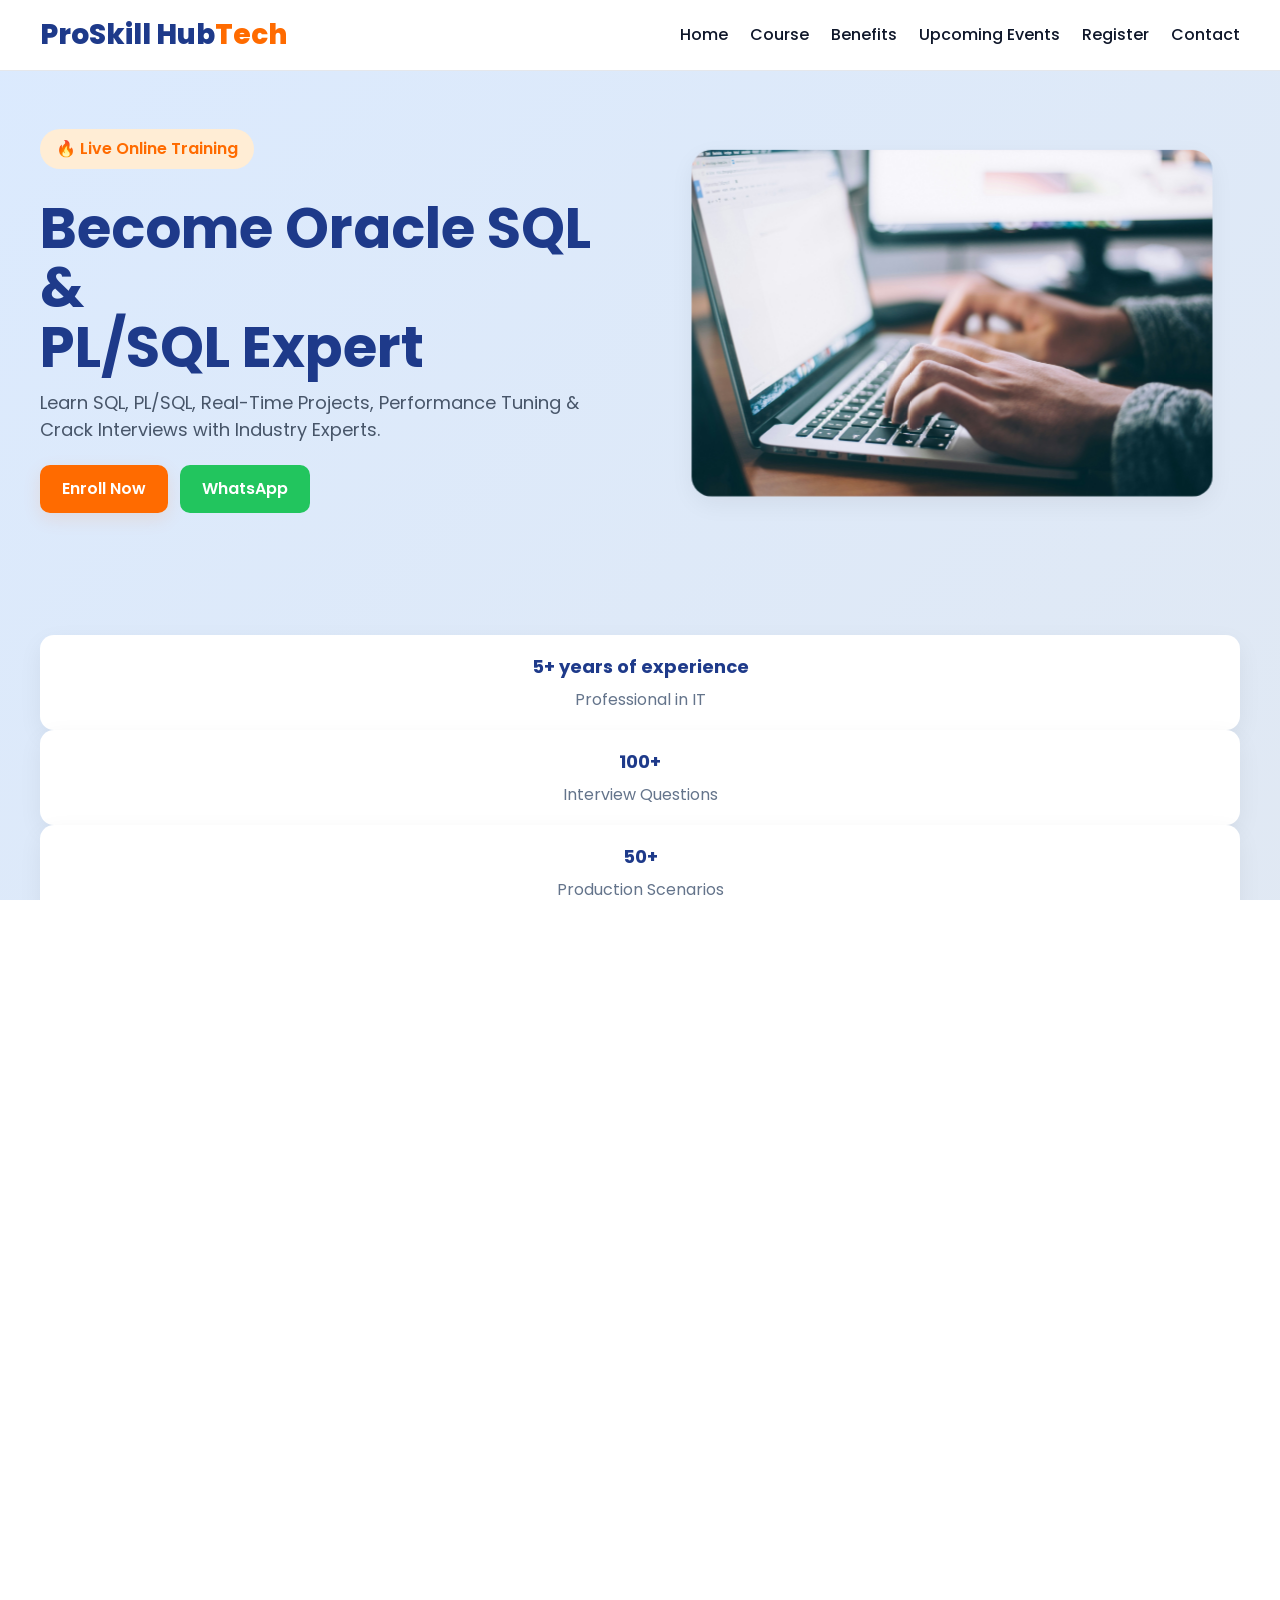
==== commit 1775f6cd: "Clarify upcoming events and remove duplicates Updated comments to clarify that upcoming events are n" ====
--- a/index.html
+++ b/index.html
@@ -142,7 +142,7 @@
       </div>
     </section>
 
-    <!-- Upcoming Events (NEW) -->
+    <!-- Upcoming Events (DE-DUPED) -->
     <section id="upcoming" class="events-section section container">
       <div class="section-title fade-up">
         <h2>Upcoming Events</h2>
@@ -150,48 +150,7 @@
       </div>
 
       <div class="events-grid" aria-live="polite">
-        <!-- Top row: support features (from screenshot) -->
-        <article class="event-card cube-card fade-up" tabindex="0" role="article" aria-label="Live Practical Training">
-          <div class="cube">
-            <div class="face face-front">
-              <div class="event-icon">💻</div>
-              <h3>Live Practical Training</h3>
-              <p>Hands-on coding with real-time Oracle projects.</p>
-            </div>
-          </div>
-        </article>
-
-        <article class="event-card cube-card fade-up" tabindex="0" role="article" aria-label="Interview Focused">
-          <div class="cube">
-            <div class="face face-front">
-              <div class="event-icon">🎯</div>
-              <h3>Interview Focused</h3>
-              <p>Scenario-based interview preparation and mock sessions.</p>
-            </div>
-          </div>
-        </article>
-
-        <article class="event-card cube-card fade-up" tabindex="0" role="article" aria-label="Assignments">
-          <div class="cube">
-            <div class="face face-front">
-              <div class="event-icon">📚</div>
-              <h3>Assignments</h3>
-              <p>Daily practice tasks and SQL challenges.</p>
-            </div>
-          </div>
-        </article>
-
-        <article class="event-card cube-card fade-up" tabindex="0" role="article" aria-label="Career Guidance">
-          <div class="cube">
-            <div class="face face-front">
-              <div class="event-icon">🏆</div>
-              <h3>Career Guidance</h3>
-              <p>Resume support and career roadmap guidance.</p>
-            </div>
-          </div>
-        </article>
-
-        <!-- Bottom row: technical domains (from screenshot) -->
+        <!-- Only unique technical domain cards (duplicates removed) -->
         <article class="event-card cube-card fade-up" tabindex="0" role="article" aria-label="Web Development">
           <div class="cube">
             <div class="face face-front">
--- a/style.css
+++ b/style.css
@@ -203,3 +203,124 @@
   .btn.primary.pulse{animation:none}
   .hero-right img{transition:none}
 }
+
+
+/* =========================
+   Upcoming Events: cube cards + sliding reveal
+   ========================= */
+
+.events-section { padding-top: 36px; padding-bottom: 56px; }
+.events-grid {
+  display: grid;
+  grid-template-columns: repeat(4, 1fr);
+  gap: 18px;
+  align-items: stretch;
+  margin-top: 18px;
+}
+
+/* Make grid responsive */
+@media (max-width: 1024px) {
+  .events-grid { grid-template-columns: repeat(3, 1fr); }
+}
+@media (max-width: 768px) {
+  .events-grid { grid-template-columns: repeat(2, 1fr); }
+}
+@media (max-width: 420px) {
+  .events-grid { grid-template-columns: 1fr; }
+}
+
+/* Card base */
+.event-card {
+  background: linear-gradient(180deg, #ffffff 0%, #fbfdff 100%);
+  border-radius: 14px;
+  box-shadow: 0 12px 30px rgba(2,6,23,0.06);
+  min-height: 160px;
+  display: flex;
+  align-items: center;
+  justify-content: center;
+  padding: 18px;
+  transform-style: preserve-3d;
+  perspective: 900px;
+  transition: transform .36s cubic-bezier(.2,.9,.3,1), box-shadow .28s;
+  will-change: transform, opacity;
+  outline: none;
+}
+
+/* Cube wrapper */
+.cube {
+  width: 100%;
+  height: 100%;
+  transform-style: preserve-3d;
+  transition: transform .5s cubic-bezier(.2,.9,.3,1);
+  display:flex;
+  align-items:center;
+  justify-content:center;
+}
+
+/* Face */
+.face {
+  backface-visibility: hidden;
+  transform: translateZ(0);
+  text-align: center;
+  padding: 8px;
+}
+.face h3 { color: var(--primary); margin: 8px 0; font-size: 18px; }
+.face p { color: #64748b; font-size: 14px; margin: 0; }
+
+/* Icon */
+.event-icon { font-size: 36px; margin-bottom: 8px; }
+
+/* Hover / focus 3D tilt */
+.event-card:hover .cube,
+.event-card:focus .cube,
+.event-card:focus-visible .cube {
+  transform: rotateX(6deg) rotateY(-8deg) translateZ(6px) scale(1.01);
+}
+.event-card:hover,
+.event-card:focus,
+.event-card:focus-visible {
+  transform: translateY(-6px);
+  box-shadow: 0 22px 48px rgba(2,6,23,0.10);
+}
+
+/* Sliding reveal animation (from left/right with slight rotate) */
+.event-card {
+  opacity: 0;
+  transform: translateY(18px) translateX(0) rotateX(0deg);
+}
+.event-card.slide-in {
+  opacity: 1;
+  transform: translateY(0) translateX(0) rotateX(0deg);
+  transition: transform .6s cubic-bezier(.2,.9,.3,1), opacity .6s ease;
+}
+
+/* Directional slide helpers (JS will add stagger and direction classes) */
+.event-card.dir-left { transform: translateX(-28px) rotateY(6deg); }
+.event-card.dir-right { transform: translateX(28px) rotateY(-6deg); }
+.event-card.dir-left.slide-in,
+.event-card.dir-right.slide-in { transform: translateX(0) rotateY(0deg); }
+
+/* Stagger delays for events (safe up to 8) */
+.event-card.stagger-1 { transition-delay: 0.06s; }
+.event-card.stagger-2 { transition-delay: 0.12s; }
+.event-card.stagger-3 { transition-delay: 0.18s; }
+.event-card.stagger-4 { transition-delay: 0.24s; }
+.event-card.stagger-5 { transition-delay: 0.30s; }
+.event-card.stagger-6 { transition-delay: 0.36s; }
+.event-card.stagger-7 { transition-delay: 0.42s; }
+.event-card.stagger-8 { transition-delay: 0.48s; }
+
+/* Ensure keyboard focus visible */
+.event-card:focus-visible {
+  box-shadow: 0 0 0 4px rgba(30,58,138,0.08);
+  border-radius: 14px;
+}
+
+/* Small visual tweak for long text */
+.events-grid .face p { min-height: 40px; }
+
+/* Reduced motion: disable transforms and transitions */
+@media (prefers-reduced-motion: reduce) {
+  .event-card, .cube { transition: none !important; transform: none !important; opacity: 1 !important; }
+}
+
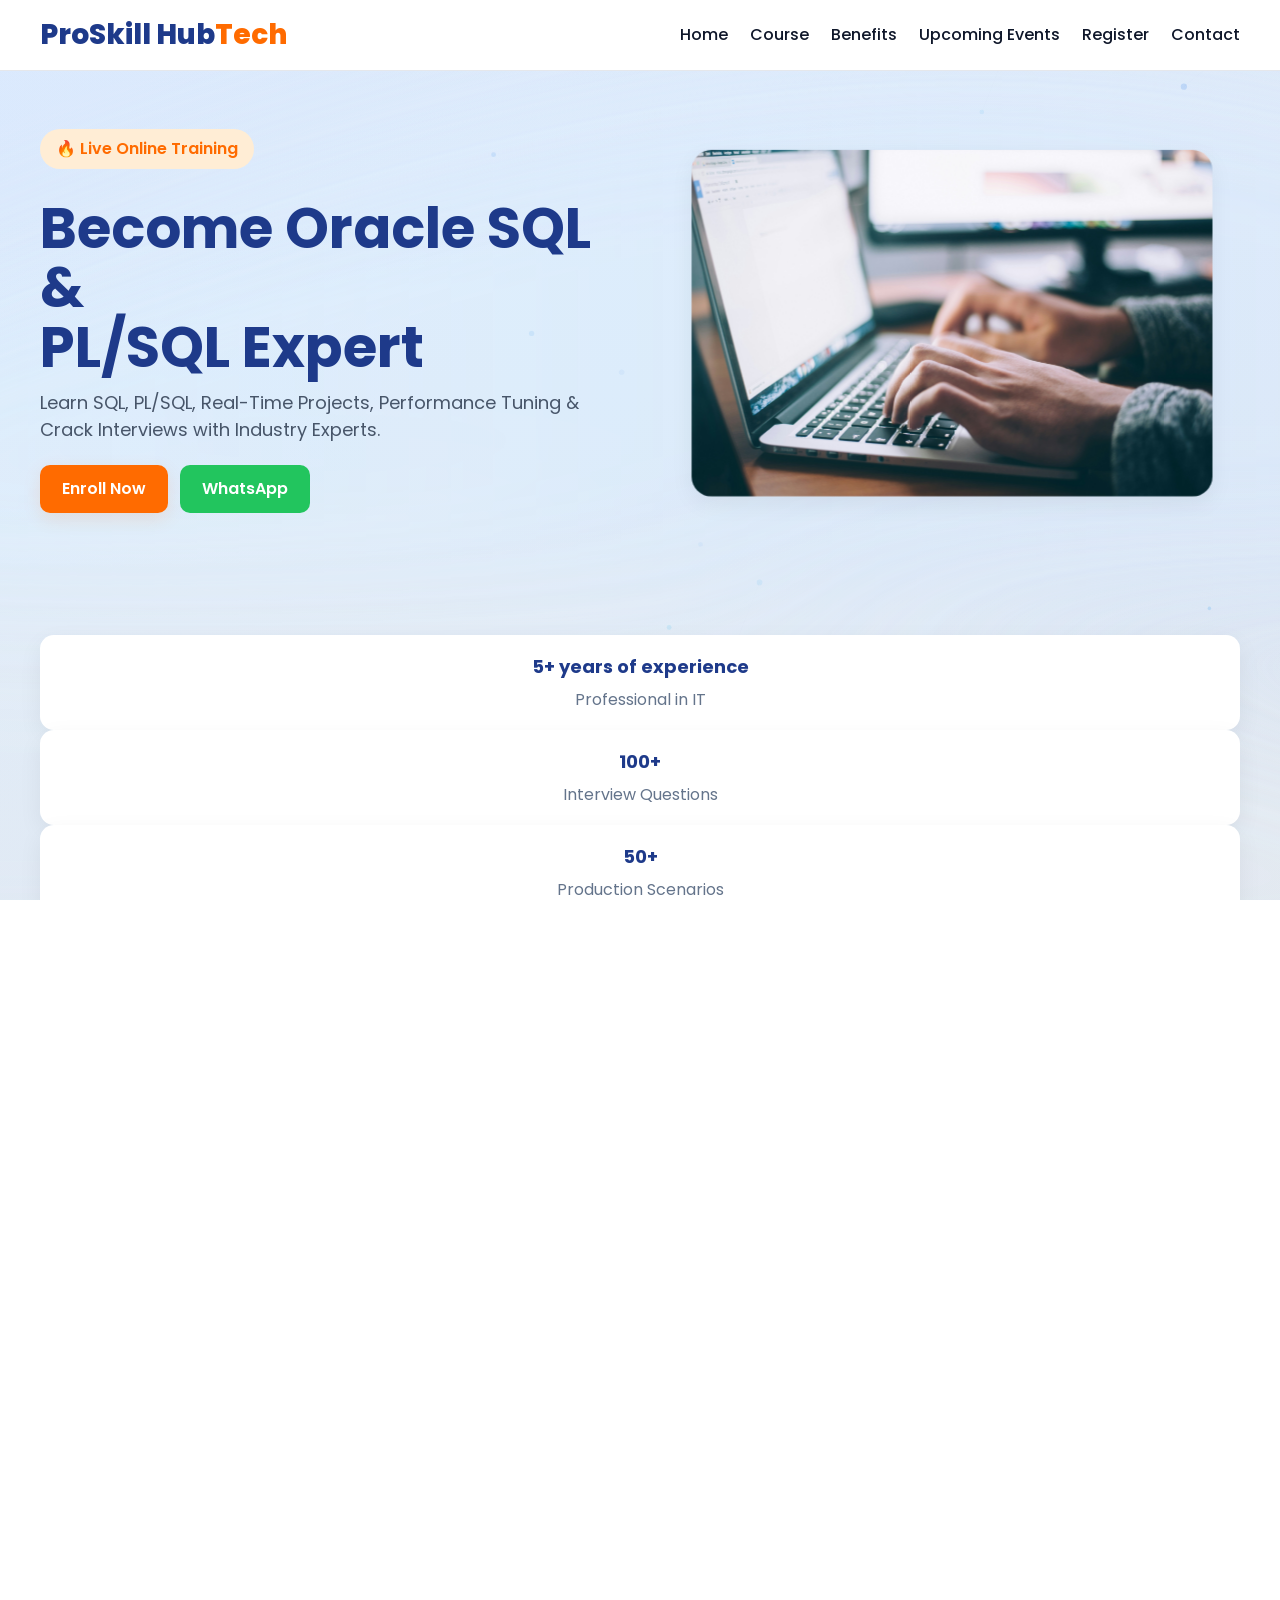
==== commit f6e793e2: "Add background visualization and update comments" ====
--- a/index.html
+++ b/index.html
@@ -19,6 +19,25 @@
   <link rel="stylesheet" href="style.css">
 </head>
 <body>
+  <!-- PASTE THE BACKGROUND VISUALIZATION HERE -->
+  <div id="bg-visual" aria-hidden="true">
+    <canvas id="bg-canvas"></canvas>
+    <svg id="bg-blobs" viewBox="0 0 1200 600" preserveAspectRatio="xMidYMid slice" focusable="false" aria-hidden="true">
+      <defs>
+        <linearGradient id="bgGrad" x1="0" x2="1">
+          <stop offset="0%" stop-color="#e0f2fe" stop-opacity="0.9"/>
+          <stop offset="100%" stop-color="#dbeafe" stop-opacity="0.7"/>
+        </linearGradient>
+        <filter id="blurFilter" x="-20%" y="-20%" width="140%" height="140%">
+          <feGaussianBlur stdDeviation="40" />
+        </filter>
+      </defs>
+      <g filter="url(#blurFilter)" opacity="0.9">
+        <path class="blob blob-1" d="M1200 200C1100 80 900 40 700 60C500 80 300 160 160 220C40 270 0 360 0 360L1200 360Z" fill="url(#bgGrad)"/>
+        <path class="blob blob-2" d="M0 420C120 360 320 320 520 340C720 360 920 420 1100 480L1200 600L0 600Z" fill="#f1f5f9" opacity="0.6"/>
+      </g>
+    </svg>
+  </div>
 
   <!-- Header / Navbar -->
   <header class="site-header">
@@ -26,7 +45,7 @@
       <h2 class="logo">ProSkill Hub<span>Tech</span></h2>
 
       <button class="nav-toggle" aria-label="Toggle navigation" aria-expanded="false" aria-controls="site-nav-list">
-        <span class="hamburger" aria-hidden="true"></span>
+        <span class="hamburger"></span>
       </button>
 
       <nav class="site-nav" aria-label="Primary">
@@ -142,7 +161,7 @@
       </div>
     </section>
 
-    <!-- Upcoming Events (DE-DUPED) -->
+    <!-- Upcoming Events -->
     <section id="upcoming" class="events-section section container">
       <div class="section-title fade-up">
         <h2>Upcoming Events</h2>
@@ -150,7 +169,6 @@
       </div>
 
       <div class="events-grid" aria-live="polite">
-        <!-- Only unique technical domain cards (duplicates removed) -->
         <article class="event-card cube-card fade-up" tabindex="0" role="article" aria-label="Web Development">
           <div class="cube">
             <div class="face face-front">
@@ -241,7 +259,7 @@
               <option>5+ Years</option>
             </select>
 
-            <textarea name="message" rows="4" placeholder="Your Message" autocomplete="off"></textarea>
+            <textarea name="message" rows="4" placeholder="Your Message"></textarea>
 
             <button type="submit" class="btn primary">Submit Registration</button>
 
--- a/style.css
+++ b/style.css
@@ -206,7 +206,7 @@
 
 
 /* =========================
-   Upcoming Events: cube cards + sliding reveal
+   Upcoming Events: cube cards + sliding reveal (DE-DUPED)
    ========================= */
 
 .events-section { padding-top: 36px; padding-bottom: 56px; }
@@ -324,3 +324,64 @@
   .event-card, .cube { transition: none !important; transform: none !important; opacity: 1 !important; }
 }
 
+/* =========================
+   Background visualization
+   ========================= */
+
+#bg-visual {
+  position: fixed;
+  inset: 0;
+  z-index: 0; /* behind header/content which use higher z-index */
+  pointer-events: none; /* non-interactive */
+  overflow: hidden;
+}
+
+/* Canvas covers full viewport */
+#bg-canvas {
+  position: absolute;
+  inset: 0;
+  width: 100%;
+  height: 100%;
+  display: block;
+  transform: translateZ(0); /* promote to its own layer */
+  will-change: transform, opacity;
+  opacity: 0.9;
+}
+
+/* SVG blobs sit above canvas but behind content */
+#bg-blobs {
+  position: absolute;
+  inset: 0;
+  width: 120%;
+  height: 120%;
+  left: -10%;
+  top: -6%;
+  z-index: 1;
+  mix-blend-mode: screen;
+  pointer-events: none;
+  opacity: 0.85;
+}
+
+/* Slight dark overlay to improve contrast for text */
+#bg-visual::after {
+  content: "";
+  position: absolute;
+  inset: 0;
+  background: linear-gradient(180deg, rgba(255,255,255,0.02), rgba(15,23,42,0.02));
+  z-index: 2;
+  pointer-events: none;
+}
+
+/* Ensure main content sits above the visualization */
+header, main, footer, .site-header, .site-footer {
+  position: relative;
+  z-index: 10;
+}
+
+/* Reduced motion: disable canvas animation and keep static subtle blur */
+@media (prefers-reduced-motion: reduce) {
+  #bg-canvas { opacity: 0.6; }
+  #bg-blobs { transition: none; transform: none; }
+}
+
+
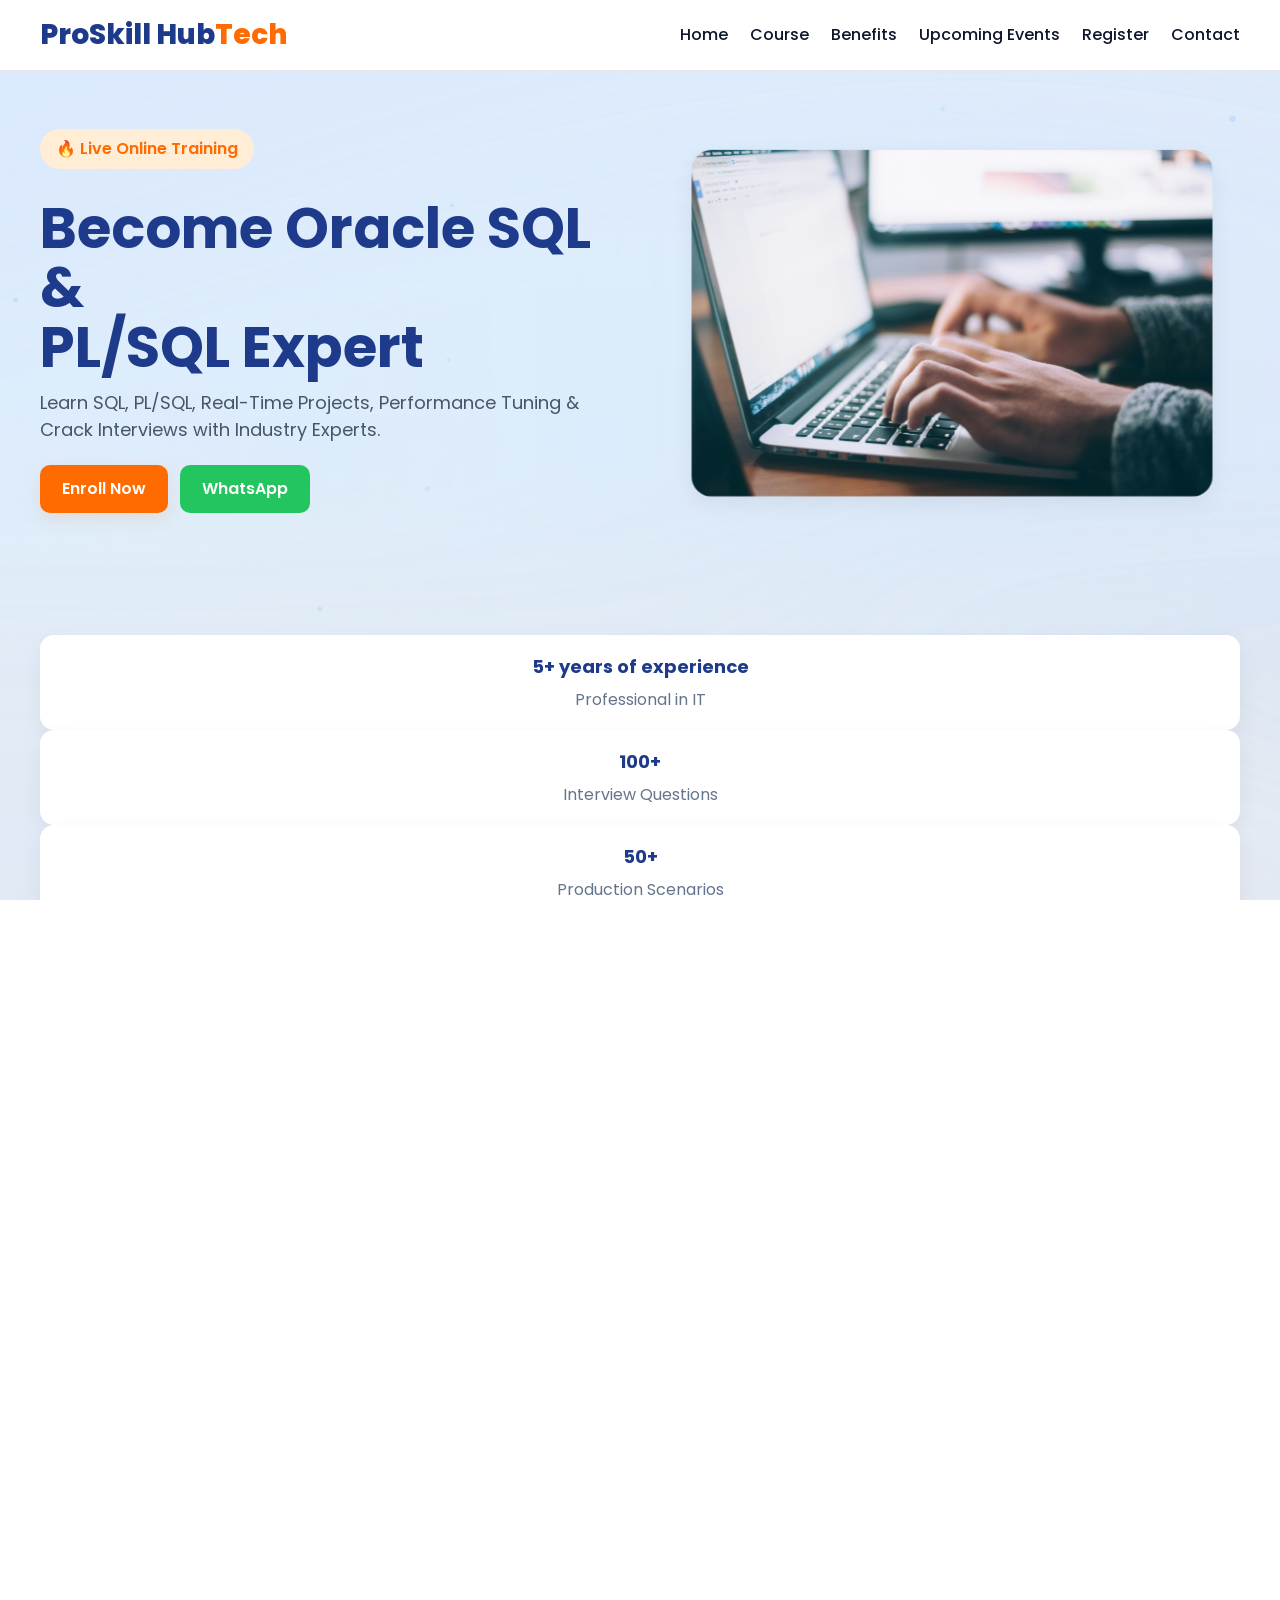
==== commit 3d00c803: "Update phone number in footer section" ====
--- a/index.html
+++ b/index.html
@@ -277,7 +277,7 @@
       <div>
         <h3>Contact</h3>
         <p>Email: shariquesheikh296@gmail.com</p>
-        <p>Phone: +91 9730400743</p>
+        <p>Phone: +91 7823845505</p>
       </div>
 
       <div class="footer-links">
--- a/style.css
+++ b/style.css
@@ -382,6 +382,144 @@
 @media (prefers-reduced-motion: reduce) {
   #bg-canvas { opacity: 0.6; }
   #bg-blobs { transition: none; transform: none; }
-}
-
-
+
+  /* ===== REGISTER SECTION (ADDED - DO NOT MODIFY ABOVE CSS) ===== */
+
+.register-container {
+  display: grid;
+  grid-template-columns: 1fr minmax(300px, 420px);
+  gap: 24px;
+  align-items: stretch;
+}
+
+/* Trainer Card (match your design system) */
+.register-container .trainer-card {
+  display: flex;
+  gap: 18px;
+  background: #fff;
+  padding: 18px;
+  border-radius: var(--card-radius);
+  box-shadow: var(--shadow-1);
+  align-items: center;
+  min-width: 0;
+}
+
+.register-container .trainer-image img {
+  width: 100%;
+  max-width: 240px;
+  border-radius: 12px;
+  object-fit: cover;
+  box-shadow: 0 12px 30px rgba(0,0,0,.12);
+}
+
+.register-container .trainer-content {
+  flex: 1;
+}
+
+.register-container .trainer-tag {
+  display: inline-block;
+  background: #dbeafe;
+  color: var(--primary);
+  padding: 6px 12px;
+  border-radius: 999px;
+  font-weight: 600;
+  margin-bottom: 10px;
+}
+
+.register-container .trainer-content h2 {
+  font-size: clamp(18px,2.5vw,30px);
+  color: var(--primary);
+  margin: 10px 0;
+}
+
+.register-container .trainer-content p {
+  color: #475569;
+  font-size: 15px;
+}
+
+.register-container .trainer-points p {
+  font-size: 14px;
+  margin: 6px 0;
+}
+
+/* ===== FORM STYLE (YOUR HTML CLASS BASED) ===== */
+
+.register-form {
+  background: #fff;
+  padding: 22px;
+  border-radius: var(--card-radius);
+  box-shadow: var(--shadow-1);
+}
+
+.register-form .form {
+  display: flex;
+  flex-direction: column;
+  gap: 12px;
+}
+
+.register-form input,
+.register-form select,
+.register-form textarea {
+  width: 100%;
+  padding: 12px;
+  border-radius: 8px;
+  border: 1px solid #e5e7eb;
+  font-size: 14px;
+  outline: none;
+  transition: 0.3s;
+}
+
+/* Focus */
+.register-form input:focus,
+.register-form select:focus,
+.register-form textarea:focus {
+  border-color: var(--primary);
+  box-shadow: 0 6px 18px rgba(30,58,138,0.08);
+}
+
+/* Button (reuse your theme) */
+.register-form .btn.primary {
+  background: var(--secondary);
+  color: #fff;
+  border: none;
+  padding: 14px;
+  border-radius: 10px;
+  font-weight: 700;
+  cursor: pointer;
+}
+
+.register-form .btn.primary:hover {
+  transform: translateY(-2px);
+  background: #e55a00;
+}
+
+/* ===== MOBILE FIX ===== */
+
+@media (max-width: 768px) {
+
+  .register-container {
+    grid-template-columns: 1fr;
+  }
+
+  .register-container .trainer-card {
+    flex-direction: column;
+    text-align: center;
+  }
+
+  .register-container .trainer-image img {
+    max-width: 200px;
+    margin: 0 auto;
+  }
+
+  .register-form {
+    width: 100%;
+  }
+
+}
+
+
+
+  
+}
+
+
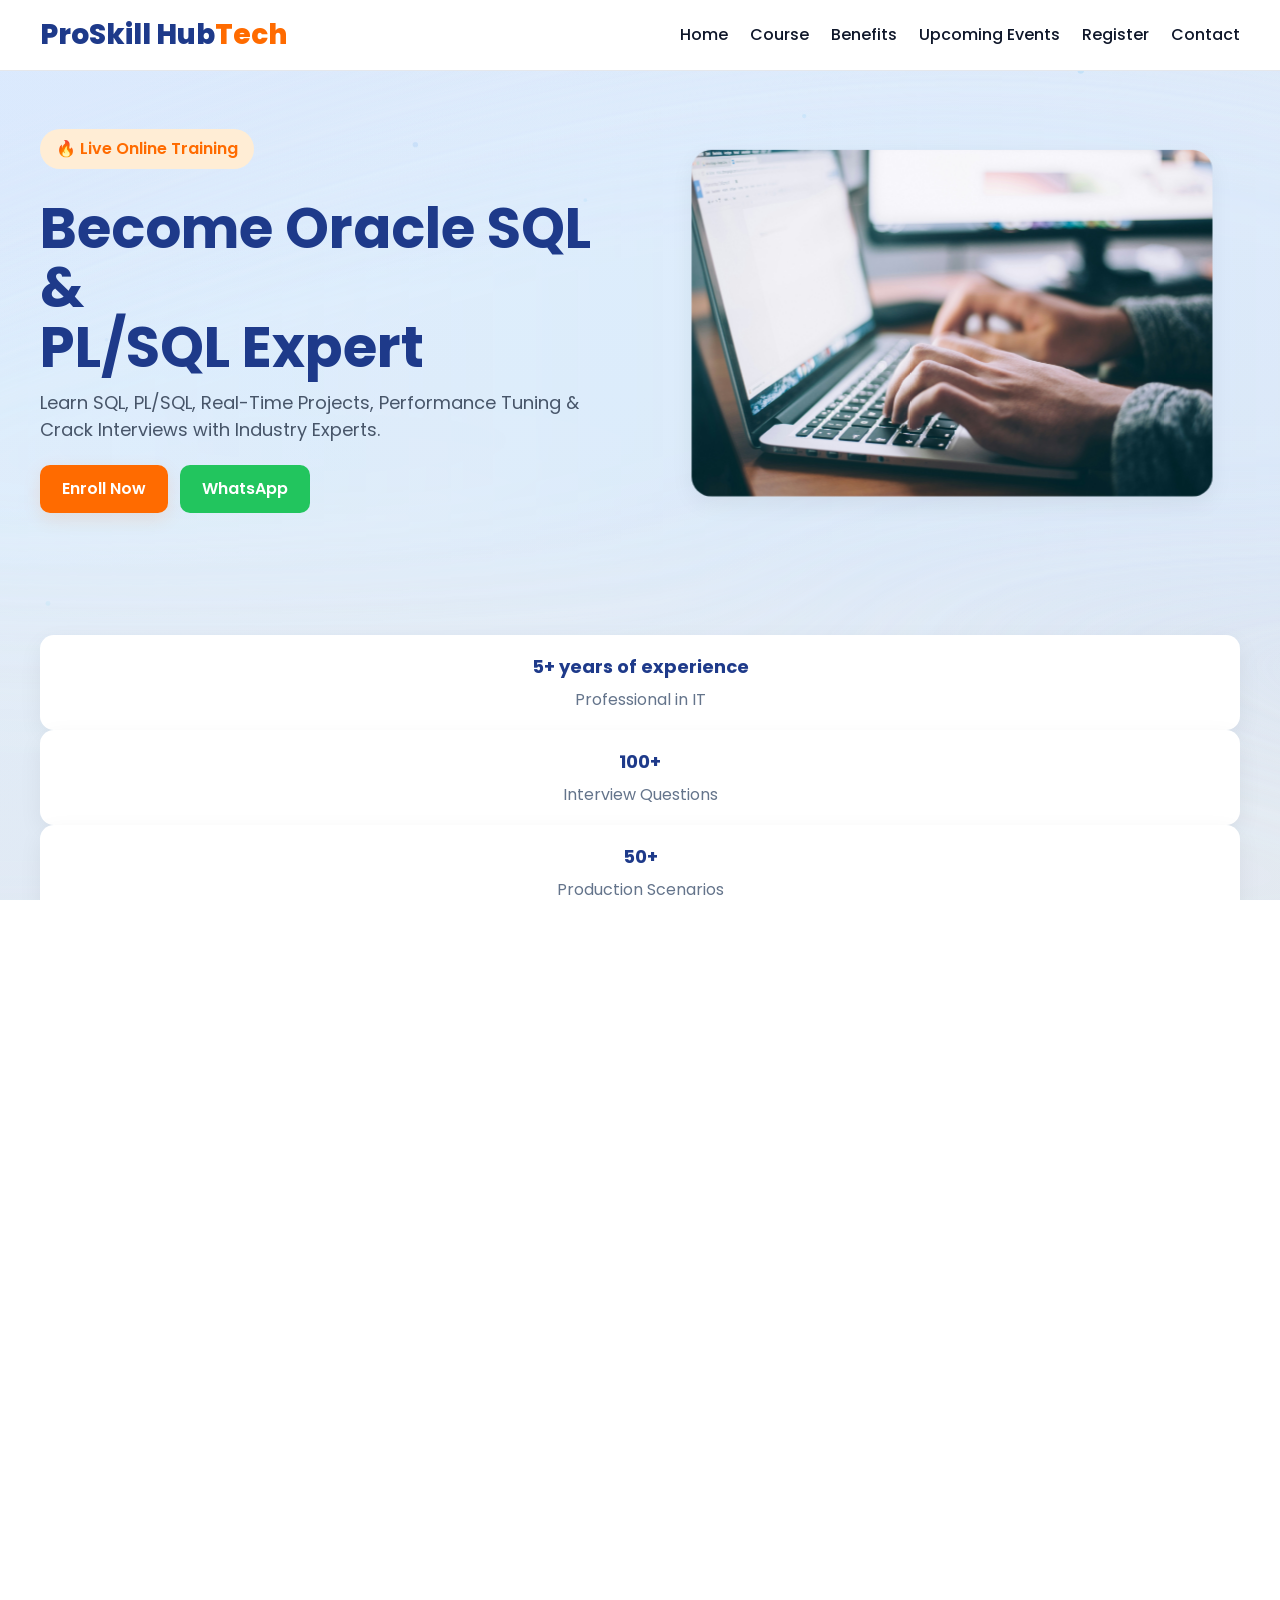
==== commit 8870baaf: "Update WhatsApp link in footer" ====
--- a/index.html
+++ b/index.html
@@ -283,7 +283,7 @@
       <div class="footer-links">
         <a href="https://github.com" target="_blank" rel="noopener">GitHub</a>
         <a href="https://linkedin.com" target="_blank" rel="noopener">LinkedIn</a>
-        <a href="https://wa.me/919730400743" target="_blank" rel="noopener">WhatsApp</a>
+        <a href="https://wa.me/917823845505" target="_blank" rel="noopener">WhatsApp</a>
       </div>
     </div>
 
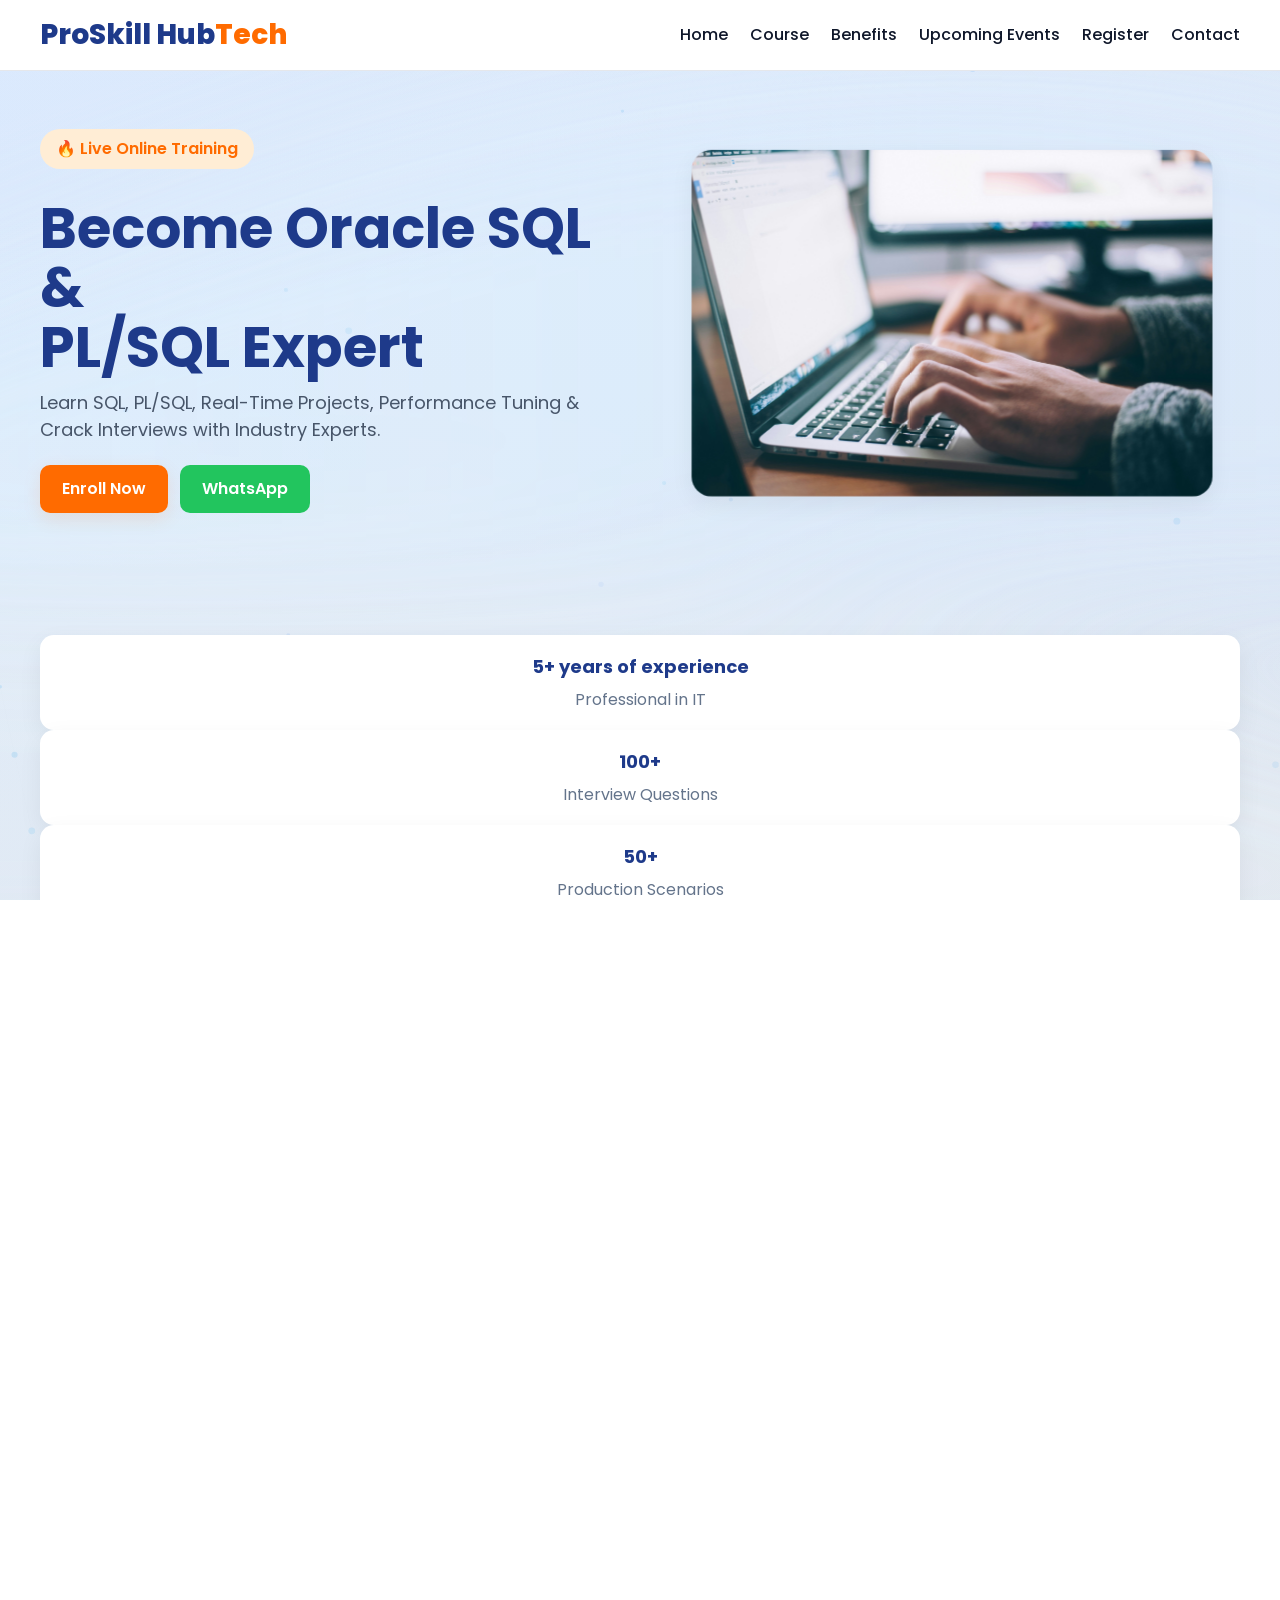
==== commit d23455be: "Update contact information and WhatsApp link" ====
--- a/index.html
+++ b/index.html
@@ -75,7 +75,7 @@
 
         <div class="buttons">
           <a href="#register" class="btn primary">Enroll Now</a>
-          <a href="https://wa.me/919730400743" class="btn whatsapp" target="_blank" rel="noopener">WhatsApp</a>
+          <a href="https://wa.me/917823845505" class="btn whatsapp" target="_blank" rel="noopener">WhatsApp</a>
         </div>
       </div>
 
@@ -246,7 +246,7 @@
         </div>
 
         <aside class="register-form fade-up">
-          <form action="https://formsubmit.co/shariquesheikh296@gmail.com" method="POST" class="form">
+          <form action="https://formsubmit.co/proskillhubtech@gmail.com" method="POST" class="form">
             <input type="text" name="name" placeholder="Full Name" required autocomplete="name">
             <input type="email" name="email" placeholder="Email Address" required autocomplete="email">
             <input type="tel" name="phone" placeholder="Mobile Number" required autocomplete="tel">
@@ -276,7 +276,7 @@
     <div class="container footer-inner">
       <div>
         <h3>Contact</h3>
-        <p>Email: shariquesheikh296@gmail.com</p>
+        <p>Email: proskillhubtech@gmail.com</p>
         <p>Phone: +91 7823845505</p>
       </div>
 
